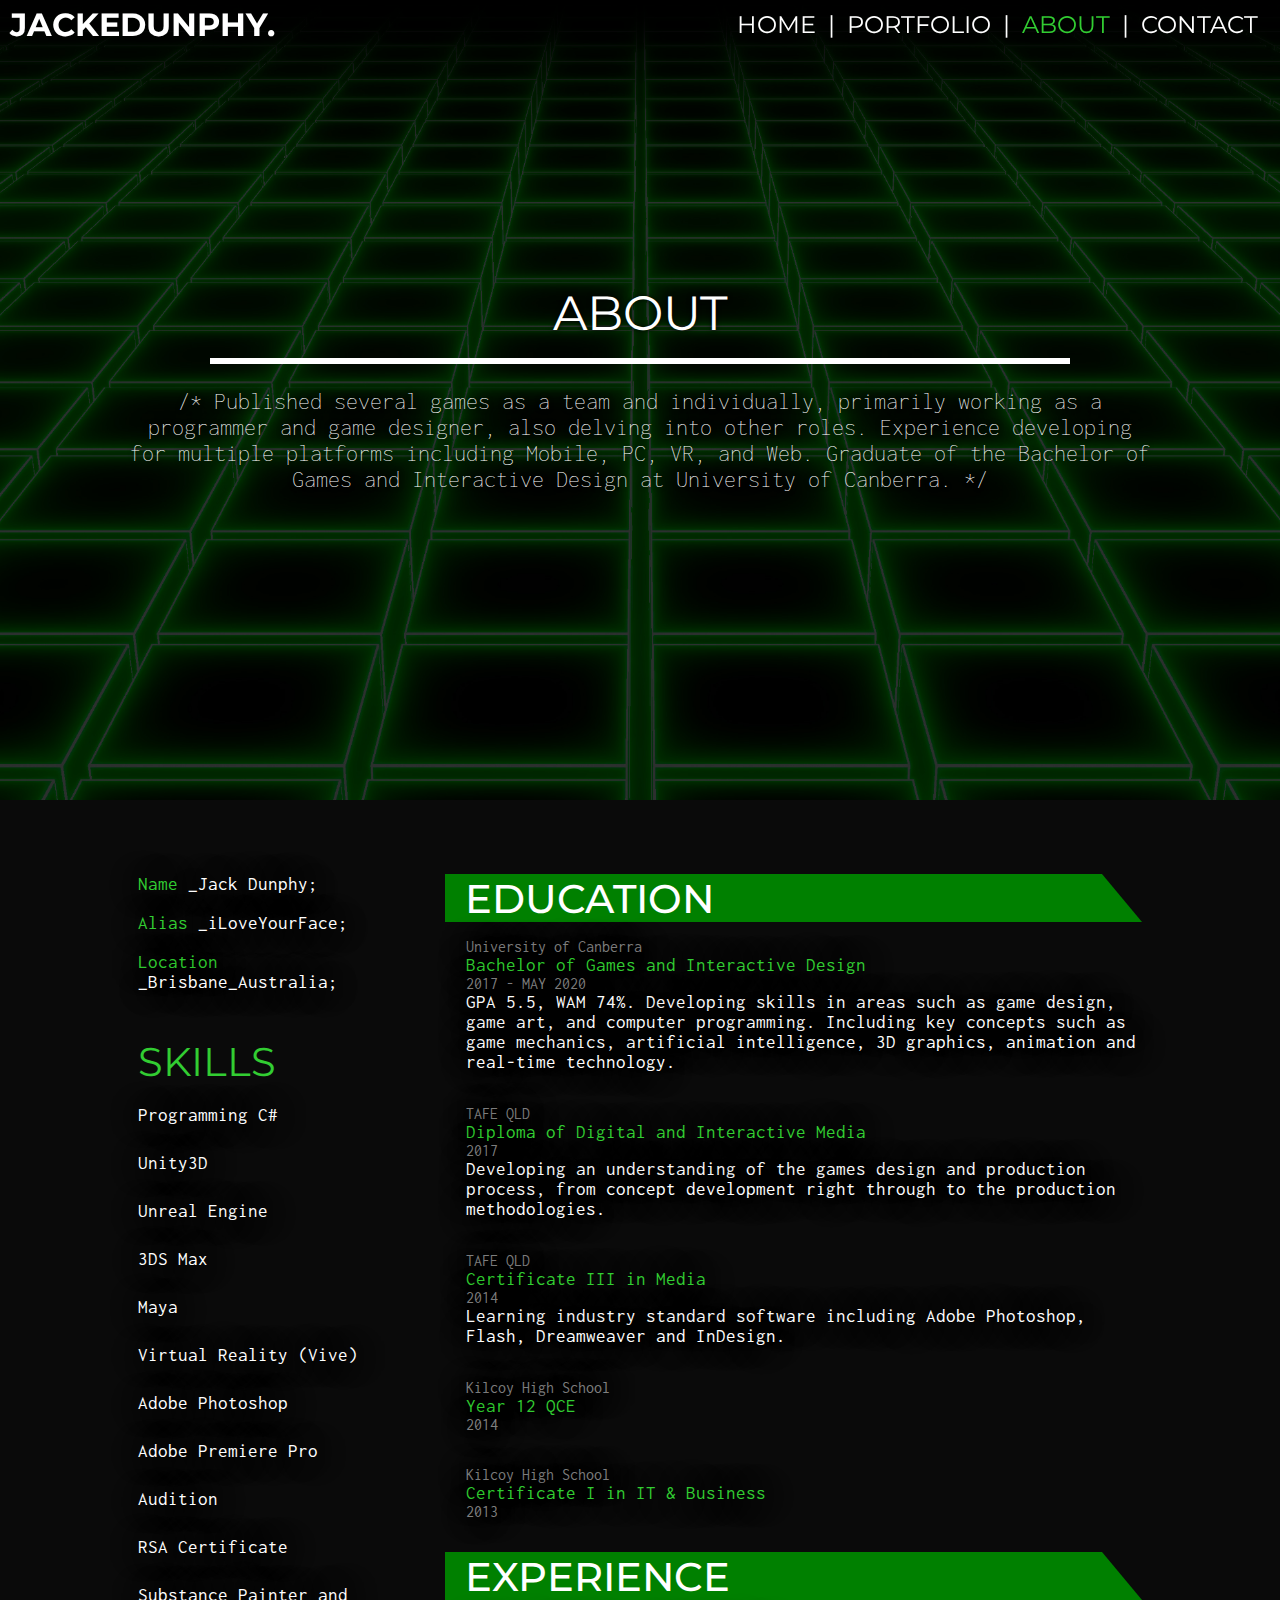
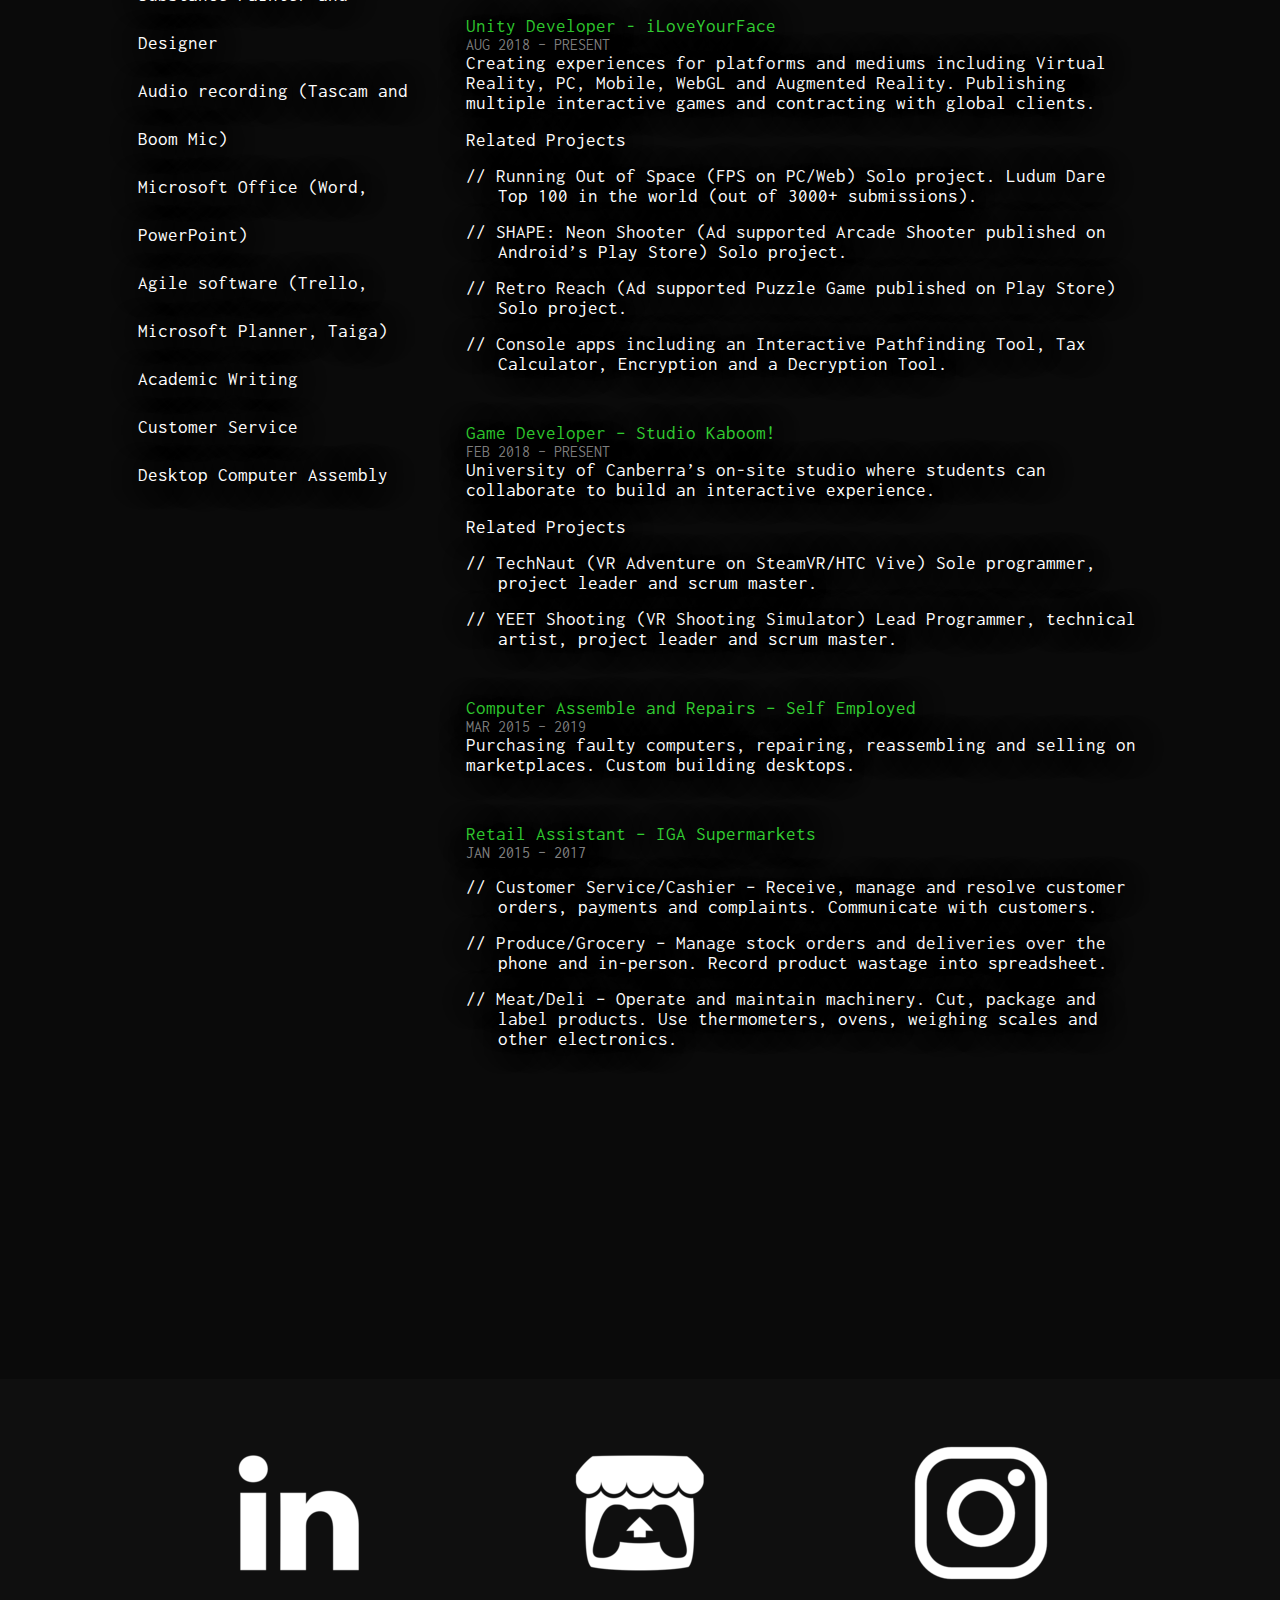
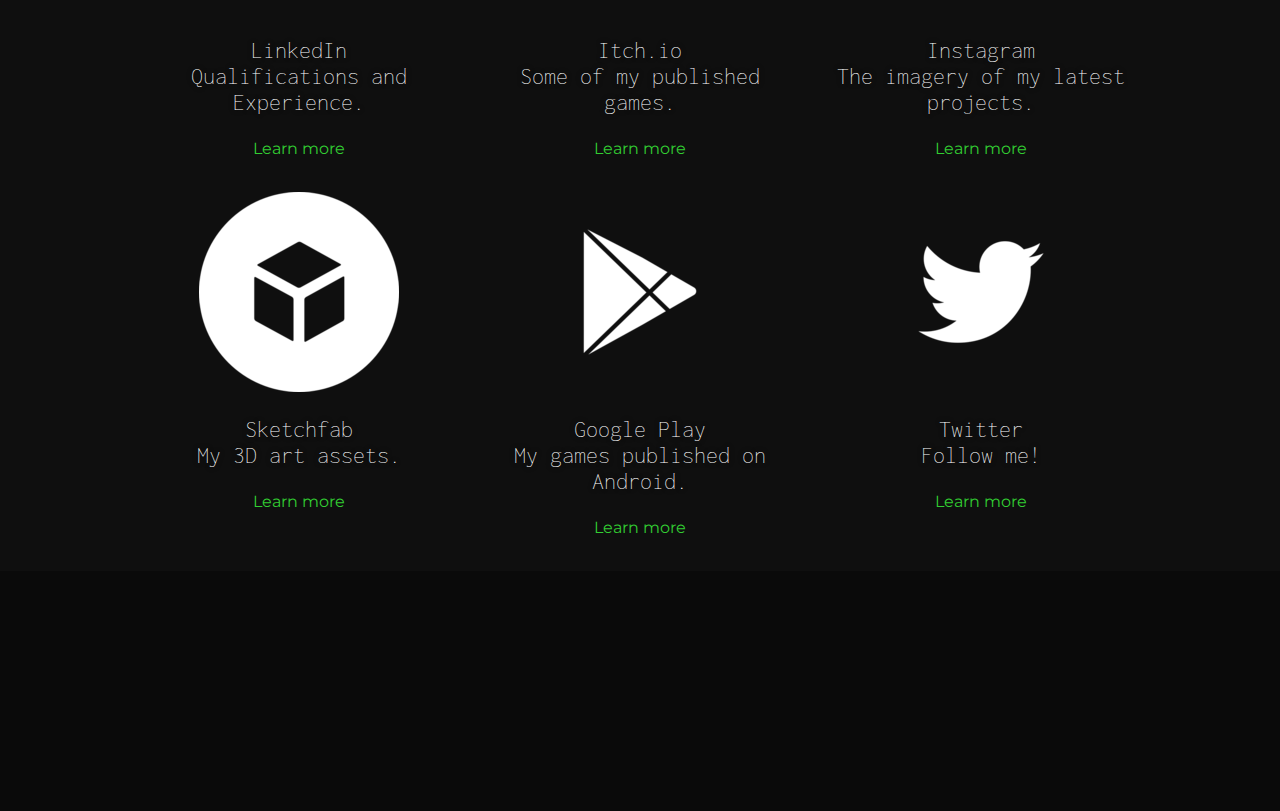
==== About.html @ 06017da1 "init" ====
<!DOCTYPE html>
<html lang="en">

<head>
    <link rel="stylesheet" href="main.css">
    <script src="navbar.js"></script>
    <meta name="viewport" content="width=device-width, initial-scale=1, minimum-scale=1" />
    <meta charset="utf-8" />
    <title>About</title>
</head>

<body>

    <div id="navbar">
        <a href="index.html" id="logo">JACKEDUNPHY.</a>
        <div id="navbar-right">
            <a href="index.html" style="font-weight: 400">HOME</a>
            <a style="font-weight: 400">|</a>
            <div class="dropdown">
                <a href="Portfolio.html" style="font-weight: 400">PORTFOLIO</a>
                <div class="dropdown-content">
                    <a style="font-weight: 400" href="Portfolio.html#PLAYABLE">> PLAYABLE</a>
                    <a style="font-weight: 400" href="Portfolio.html#PC">> DESKTOP</a>
                    <a style="font-weight: 400" href="Portfolio.html#OTHER">> OTHER</a>
                    <a style="font-weight: 400" href="Portfolio.html#RECENT">> RECENT</a>
                </div>
            </div>
            <a style="font-weight: 400">|</a>
            <a href="About.html" style="font-weight: 400" class="active">ABOUT </a>
            <a style="font-weight: 400">|</a>
            <a href="contact.html" style="font-weight: 400">CONTACT</a>
        </div>
    </div>

    <div class="bgimg-7" id="home">
        <div class="insideplx">
            <div class="insideplxp">
                <div class="textChanging">ABOUT</div>
                <hr class="new1">
                <h3>/* Published several games as a team and individually, primarily working as a programmer and game designer, also delving into other roles. Experience developing for multiple platforms including Mobile, PC, VR, and Web. Graduate of the Bachelor of Games and Interactive Design at University of Canberra. */</h3>
            </div>
        </div>
    </div>

    <div class="row resume-row" style="margin: 5%">
        <div class="resume-column resume-left">
            <div>
                <p style="margin: 0; font-size: 1.2em">
                    <span style="color: limegreen">Name</span> _Jack Dunphy;
                </p>
                <p style="font-size: 1.2em">
                    <span style="color: limegreen">Alias</span> _iLoveYourFace;
                </p>
                <p style="margin-top: .2em; font-size: 1.2em">
                    <span style="color: limegreen">Location</span> _Brisbane_Australia;
                </p>
                <h2 style="font-weight: 400; line-height: 50%"><br>
                    <span style="color: limegreen"><br>SKILLS</span>
                </h2>

                <p style="line-height: 250%; font-size: 1.2em">
                    Programming C#
                    <br>
                    Unity3D
                    <br>
                    Unreal Engine
                    <br>
                    3DS Max
                    <br>
                    Maya
                    <br>
                    Virtual Reality (Vive)
                    <br>
                    Adobe Photoshop
                    <br>
                    Adobe Premiere Pro
                    <br>
                    Audition
                    <br>
                    RSA Certificate
                    <br>
                    Substance Painter and Designer
                    <br>
                    Audio recording (Tascam and Boom Mic)
                    <br>
                    Microsoft Office (Word, PowerPoint)
                    <br>
                    Agile software (Trello, Microsoft
                    Planner, Taiga)
                    <br>
                    Academic Writing
                    <br>
                    Customer Service
                    <br>
                    Desktop Computer Assembly
                </p>
            </div>
        </div>
        <div class="resume-column resume-right">


            <div class="trapezoid">

                <h2 style="margin-left: 3%">EDUCATION</h2>
            </div>
            <div style="margin-left: 3%">
                <p>
                    <span style="color: gray">University of Canberra</span>
                    <br>

                    <span style="color: limegreen; font-size: 1.2em;">Bachelor of Games and Interactive Design</span>
                    <br>
                    <span style="color: gray">2017 - MAY 2020</span>
                    <br>
                    <span style="font-size: 1.2em">GPA 5.5, WAM 74%. Developing skills in areas such as game design, game art, and computer programming. Including key concepts such as game mechanics, artificial intelligence, 3D graphics, animation and real-time technology.</span>
                </p>

                <p>
                    <span style="color: gray"><br>TAFE QLD</span>
                    <br>
                    <span style="color: limegreen; font-size: 1.2em;">Diploma of Digital and Interactive Media</span>
                    <br>
                    <span style="color: gray">2017</span>
                    <br>
                    <span style="font-size: 1.2em">Developing an understanding of the games design and production process, from concept development right through to the production methodologies.</span>
                </p>


                <p>
                    <span style="color: gray"><br>TAFE QLD<br></span>
                    <span style="color: limegreen; font-size: 1.2em;">Certificate III in Media</span>
                    <br>
                    <span style="color: gray">2014</span>
                    <br>
                    <span style="font-size: 1.2em">Learning industry standard software including Adobe Photoshop, Flash, Dreamweaver and InDesign.</span>
                </p>

                <p>
                    <span style="color: gray"><br>Kilcoy High School</span>
                    <br>
                    <span style="color: limegreen; font-size: 1.2em;">Year 12 QCE</span>
                    <br>
                    <span style="color: gray">2014</span>
                </p>

                <p>
                    <span style="color: gray"><br>Kilcoy High School</span>
                    <br>
                    <span style="color: limegreen; font-size: 1.2em;">Certificate I in IT & Business</span>
                    <br>
                    <span style="color: gray">2013</span>
                </p>
                <p style="line-height: 0"><br></p>
            </div>

            <div class="trapezoid">

                <h2 style="margin-left: 3%">EXPERIENCE</h2>
            </div>
            <div style="margin-left: 3%">

                <p>
                    <span style="color: limegreen; font-size: 1.2em;">Unity Developer - iLoveYourFace</span>
                    <br>
                    <span style="color: gray">AUG 2018 – PRESENT</span>
                    <br>
                    <span style="font-size: 1.2em">Creating experiences for platforms and mediums including Virtual Reality, PC, Mobile, WebGL and Augmented Reality. Publishing multiple interactive games and contracting with global clients. </span>
                    <br><br>
                    <span style="font-size: 1.2em">Related Projects
                    </span>
                </p>
                <p class="hang">
                    <span style="font-size: 1.2em">
                        // Running Out of Space (FPS on PC/Web) Solo project. Ludum Dare Top 100 in the world (out of 3000+ submissions).
                    </span>
                </p>
                <p class="hang">
                    <span style="font-size: 1.2em">
                        // SHAPE: Neon Shooter (Ad supported Arcade Shooter published on Android’s Play Store) Solo project.
                    </span>
                </p>
                <p class="hang">
                    <span style="font-size: 1.2em">
                        // Retro Reach (Ad supported Puzzle Game published on Play Store) Solo project.
                    </span>
                </p>
                <p class="hang">
                    <span style="font-size: 1.2em">
                        // Console apps including an Interactive Pathfinding Tool, Tax Calculator, Encryption and a Decryption Tool.
                    </span>
                </p>

                <p><br></p>
                <p>
                    <span style="color: limegreen; font-size: 1.2em;">Game Developer – Studio Kaboom!</span>
                    <br>
                    <span style="color: gray">FEB 2018 – PRESENT</span>
                    <br>
                    <span style="font-size: 1.2em">University of Canberra’s on-site studio where students can collaborate to build an interactive experience. </span>
                    <br><br>
                    <span style="font-size: 1.2em">Related Projects
                    </span>
                </p>
                <p class="hang">
                    <span style="font-size: 1.2em">
                        // TechNaut (VR Adventure on SteamVR/HTC Vive) Sole programmer, project leader and scrum master.
                    </span>
                </p>
                <p class="hang">
                    <span style="font-size: 1.2em">
                        // YEET Shooting (VR Shooting Simulator) Lead Programmer, technical artist, project leader and scrum master.
                    </span>
                </p>


                <p><br></p>
                <p>
                    <span style="color: limegreen; font-size: 1.2em;">Computer Assemble and Repairs – Self Employed </span>
                    <br>
                    <span style="color: gray">MAR 2015 – 2019</span>
                    <br>
                    <span style="font-size: 1.2em">Purchasing faulty computers, repairing, reassembling and selling on marketplaces. Custom building desktops.</span>
                </p>


                <p><br></p>
                <p>
                    <span style="color: limegreen; font-size: 1.2em;">Retail Assistant – IGA Supermarkets</span>
                    <br>
                    <span style="color: gray">JAN 2015 – 2017</span>
                </p>
                <p class="hang">
                    <span style="font-size: 1.2em">
                        // Customer Service/Cashier – Receive, manage and resolve customer orders, payments and complaints. Communicate with customers.
                    </span>
                </p>
                <p class="hang">
                    <span style="font-size: 1.2em">
                        // Produce/Grocery – Manage stock orders and deliveries over the phone and in-person. Record product wastage into spreadsheet.
                    </span>
                </p>
                <p class="hang">
                    <span style="font-size: 1.2em">
                        // Meat/Deli – Operate and maintain machinery. Cut, package and label products. Use thermometers, ovens, weighing scales and other electronics.
                    </span>
                </p>
            </div>

        </div>
    </div>

    <div class="bgimg-2">
        <div class="insideplx2">
        </div>
    </div>

    <div class="section1">
        <div class="grid-container sideMargin">
            <div class="grid-item  topMargin">
                <img src="Images/LinkedIn-logo.png" class="imgLogo" alt="LinkedIn logo">
                <h3>LinkedIn <br>
                    Qualifications and Experience.</h3>
                <div class="textAlignCentre"><a href="https://www.linkedin.com/in/jackedunphy/">Learn more</a></div>

            </div>
            <div class="grid-item  topMargin">
                <img src="Images/Itch-logo.png" class="imgLogo" alt="Itch.io logo">
                <h3>Itch.io <br>
                    Some of my published games.</h3>
                <div class="textAlignCentre"><a href="https://iloveyourface.itch.io/">Learn more</a></div>
            </div>
            <div class="grid-item  topMargin">
                <img src="Images/Insta-logo.png" class="imgLogo" alt="Instagram logo">
                <h3>Instagram <br>
                    The imagery of my latest projects.</h3>
                <div class="textAlignCentre"><a href="https://www.instagram.com/jackedunphy">Learn more</a></div>
            </div>
        </div>

        <div class="grid-container sideMargin">
            <div class="grid-item  bottomMargin  topMargin">
                <img src="Images/Sketchfab-logo2.png" class="imgLogo" alt="Sketchfab logo">
                <h3>Sketchfab <br>
                    My 3D art assets.</h3>
                <div class="textAlignCentre"><a href="https://sketchfab.com/iLoveYourFace">Learn more</a></div>
            </div>
            <div class="grid-item  bottomMargin topMargin ">
                <img src="Images/Play-Logo.png" class="imgLogo" alt="Google Play logo">
                <h3>Google Play <br>
                    My games published on Android.</h3>
                <div class="textAlignCentre"><a href="https://play.google.com/store/apps/developer?id=iLoveYourFace&hl=en_US">Learn more</a></div>
            </div>
            <div class="grid-item  bottomMargin topMargin ">
                <img src="Images/Twitter-logo.png" class="imgLogo" alt="Twitter Logo">
                <h3>Twitter <br>
                    Follow me!</h3>
                <div class="textAlignCentre"><a href="https://twitter.com/jackedunphy">Learn more</a></div>
            </div>
        </div>
    </div>

    <div class="bgimg-2">
        <div class="insideplx2">
        </div>
    </div>




</body></html>
---- main.css ----
@import url('https://fonts.googleapis.com/css2?family=Inconsolata:wght@400;700&family=Montserrat:ital,wght@0,300;0,400;0,500;0,600;0,700;0,800;1,400;1,500;1,600&display=swap');

body,
html {
    height: 100%;
    margin: 0;
    font-family: 'Inconsolata', monospace;
    font-family: 'Montserrat', sans-serif;
    background-color: rgb(10, 10, 10);
    font-size: 100%;
    scroll-behavior: smooth;
}

.textAlignCentre {
    text-align: center;
}

a:link {
    color: limegreen;
    text-decoration: none;
}

a:hover {
    text-decoration: underline;
    color: lawngreen;
    animation: zoom 8s;
}

a:visited {
    color: grey;
}

.topMargin {
    margin-top: 10%;
}

.bottomMargin {
    margin-bottom: 10%;
}

.sideMargin {
    margin-left: 10%;
    margin-right: 10%;
}

.lessBrightImg {
    vertical-align: middle;
    filter: brightness(50%);
}

.imgLogo {
    display: block;
    margin-left: auto;
    margin-right: auto;
    max-width: 100%;
}

hr.new1 {
    border: 3px solid white;
    margin-left: 8%;
    margin-right: 8%;
    margin-top: 1em;
    margin-bottom: 0;
}


.textChanging {
    font-family: 'Montserrat', sans-serif;
    color: white;
    font-size: 3em;
    text-shadow: 0px 0px 5px black;
    width: 100%;
    text-align: center;
    float: none;
}

h1 {
    font-family: 'Montserrat', sans-serif;
    font-size: 4em;
    color: white;
    text-shadow: 0px 0px 5px black;
    font-weight: 400;
    text-align: center;
    margin: 0;
}

h2 {
    font-family: 'Montserrat', sans-serif;
    font-size: 2.5em;
    color: white;
    font-weight: 500;
    margin: 0;

}

h3 {
    font-family: 'Inconsolata', monospace;
    font-size: 1.5em;
    color: white;
    text-shadow: 0px 0px 5px black;
    font-weight: 100;
    text-align: center;
}

.hang {
    text-indent: -2em;
    margin-left: 2em;
}

p {
    font-family: 'Inconsolata', monospace;
    font-size: 1em;
    color: white;
    text-shadow: 1px 1px 30px black;
}

green {
    color: limegreen;
}

gray {
    color: gray;
}

resume {
    font-size: 1.2em;
}


.insideplx {
    width: 100%;
    height: 50em;
    position: relative;
    z-index: 20;
}

.insideplxp {
    text-align: center;
    width: 80%;
    position: absolute;
    top: 50%;
    left: 50%;
    margin-right: -50%;
    transform: translate(-50%, -50%);
    z-index: 20;
}

.bgimg-1 {

    background-attachment: fixed;
    background-position: center;
    background-repeat: no-repeat;
    background-size: cover;
    background-image: url('Images/forest.png');
    min-width: 100%;
}

.bgimg-2 {
    background-attachment: fixed;
    background-position: center;
    background-repeat: no-repeat;
    background-size: cover;
    background-image: url('Images/b2b.png');
    min-width: 100%;
}

.insideplx2 {
    width: 100%;
    height: 15em;
    position: relative;
    z-index: 20;
}

.bgimg-3 {
    background-attachment: fixed;
    background-position: center;
    background-repeat: no-repeat;
    background-size: cover;
    background-image: url('Images/spook.png');
    min-width: 100%;
}

.bgimg-4 {
    background-attachment: fixed;
    background-position: center;
    background-repeat: no-repeat;
    background-size: cover;
    background-image: url('Images/PicturesMooMesaPoster.jpg_shrinked.jpg');
    min-width: 100%;
}

.bgimg-5 {
    background-attachment: fixed;
    background-position: center;
    background-repeat: no-repeat;
    background-size: cover;
    background-image: url('Images/roogbg.png');
    min-width: 100%;
}

.bgimg-6 {
    background-attachment: fixed;
    background-position: center;
    background-repeat: no-repeat;
    background-size: cover;
    background-image: url('Images/roogbgdark.png');
    min-width: 100%;
}

.bgimg-7 {

    background-attachment: fixed;
    background-position: center;
    background-repeat: no-repeat;
    background-size: cover;
    background-image: url('Images/roogbggreendark.jpg');
    min-width: 100%;
}


/* Turn off parallax scrolling for tablets and phones */
/*@media only screen and (max-device-width: 1600px) {
  .bgimg-1, .bgimg-2, .bgimg-3 {
    background-attachment: scroll;
    min-height: 400px;
  }*/

#navbar {
    background: linear-gradient(to bottom,
            rgba(0, 0, 0, .9),
            rgba(0, 0, 0, .6),
            transparent);
    overflow: hidden;
    padding: 10px 10px;
    transition: 0.4s;
    position: fixed;
    width: 100%;
    top: 0;
    z-index: 99;
}


#navbar a {
    font-family: 'Montserrat', sans-serif;
    float: left;
    color: white;
    text-align: center;
    padding: 12px;
    text-decoration: none;
    font-size: 1.5em;
    line-height: 5px;
    font-weight: bold;
    border-radius: 4px;
    padding-left: 0px;
}


#navbar #logo {
    font-family: 'Montserrat', sans-serif;
    font-size: 2em;
    font-weight: bolder;
    transition: 0.4s;
    color: white;
    float: left;
    text-align: center;
    width: auto;
    line-height: 5px;
}

#navbar-right {
    float: right;
}

@media screen and (max-width:1000px) {
    #navbar a {
        font-size: .9em;
    }
}

@media screen and (max-width:750px) {
    #navbar a {
        font-size: .9em;
        float: inherit;
    }

    #navbar #logo {
        width: 100%;
    }

    #navbar-right {
        float: none;
        text-align: center;
    }

    .textChanging {
        font-size: 2.5em;
    }
}

@media screen and (max-width:450px) {
    #navbar a {
        font-size: .7em;
        float: inherit;
    }

    #navbar #logo {
        width: 100%;
    }

    #navbar-right {
        float: none;
        text-align: center;
    }

    .textChanging {
        font-size: 2em;
    }
}

@media screen and (max-width:349px) {
    #navbar a {
        font-size: .55em;
        float: inherit;
    }

    #navbar #logo {
        width: 100%;
    }

    #navbar-right {
        float: none;
        text-align: center;
    }
}

#navbar a.active {
    background-color: transparent;
    color: limegreen;
}

#navbar a:hover {
    /*background-color: black;*/
    color: lawngreen;
}







* {
    box-sizing: border-box;
}

.mySlides {
    display: none;
}



/* Slideshow container */
.slideshow-container {
    max-width: 1000px;
    min-height: 800px;
    position: relative;
    margin: auto;
}



/* Number text (1/3 etc) */
.numbertext {
    color: #f2f2f2;
    font-size: 12px;
    padding: 8px 12px;
    position: absolute;
    top: 0;
}

/* The dots/bullets/indicators */
.dot {}

.active {
    background-color: #717171;
}

/* Fading animation */
.fade {
    -webkit-animation-name: fade;
    -webkit-animation-duration: .5s;
    animation-name: fade;
    animation-duration: .5s;
}

@-webkit-keyframes fade {
    from {
        opacity: 0
    }

    to {
        opacity: 1
    }
}

@keyframes fade {
    from {
        opacity: 0
    }

    to {
        opacity: 1
    }
}

/* On smaller screens, decrease text size */
@media only screen and (max-width: 300px) {
    .text {
        font-size: 11px
    }
}

.video-responsive {
    overflow: hidden;
    padding-bottom: 56.25%;
    position: relative;
    height: 100px;

}

.video-responsive iframe {
    left: 10%;
    top: 10%;
    height: 80%;
    width: 80%;
    position: absolute;
    box-shadow: -10px 10px 20px rgba(0, 0, 0, 0.5);
}

.gameplay {
    width: 90%;
    height: 1000px;
    border: none;
}

.section1 {
    background: rgb(15, 15, 15);
}

.section2 {
    background: rgb(5, 5, 5);
}



.grid-container {
    display: grid;
    grid-template-columns: 33.33% 33.33% 33.33%;
    justify-content: center;
    max-width: 100%;
}

.grid-item {
    margin-left: 5%;
    margin-right: 5%;
}

.grid-container-portfolio-buttons {
    display: grid;
    grid-template-columns: 25% 25% 25% 25%;
    justify-content: center;
    max-width: 100%;
}

.grid-item-portfolio-buttons {
    margin-left: 5%;
    margin-right: 5%;
}

.topMargin-portfolio-buttons {
    margin-top: 3%;
}

@media screen and (max-width: 700px) {
    .grid-container {
        display: block;
    }
}

@media screen and (max-width: 1200px) {
    .grid-container-portfolio-buttons {
        margin-top: 20%;
        display: block;
    }

    .insideplx {
        height: 65em;
    }
}

.item1 {}

.row {
    display: flex;
    flex-wrap: wrap;
    padding: 0 4px;
    margin-left: 5%;
    margin-right: 5%;



}

/* Create four equal columns that sits next to each other */
.column {
    flex: 25%;
    max-width: 50%;
    padding: 0 4px;

}

.column img {
    margin-top: 8px;
    vertical-align: middle;

}

/* Responsive layout - makes a two column-layout instead of four columns */
@media (max-width: 1800px) {
    .column {
        flex: 50%;
        max-width: 50%;
    }
}

/* Responsive layout - makes the two columns stack on top of each other instead of next to each other */
@media (max-width: 600px) {
    .column {
        flex: 100%;
        max-width: 100%;

    }
}

button {
    font-family: 'Montserrat', sans-serif;
    z-index: 1;
    font-size: 2em;
    color: white;
    padding: .5em .5em;
    width: 100%;
    border: none;
    background-color: rgba(1, 1, 1, .88);
    color: white;
    border-radius: 8px;
    text-align: center;
    align-content: center;
}

button:hover {
    cursor: pointer;
    animation: zoom 8s;
    background-color: rgba(10, 10, 10, .98);
    color: limegreen;
}

button:focus {
    outline-color: rgba(0, 0, 0, 0);
    background-color: rgba(25, 25, 25, 1);
}

@keyframes jellySmall {

    0%,
    100% {
        transform: scale(1, 1);
    }

    25% {
        transform: scale(0.995, 1.005);
    }

    50% {
        transform: scale(1.005, 0.995);
    }

    75% {
        transform: scale(0.998, 1.003);
    }
}

@keyframes zoom {

    0%,
    100% {
        transform: scale(1.1, 1.1);
    }
}

form {
    max-width: 80%;
    text-align: center;
    margin: 5em auto;
}

form input,
form textarea {
    font-family: 'Montserrat', sans-serif;
    font-size: 1.2em;
    border: 0;
    outline: 0;
    padding: 1em;
    padding-bottom: 2em;
    /*  -moz-border-radius: 8px;
  -webkit-border-radius: 8px;
  border-radius: 8px;*/
    display: block;
    width: 100%;
    margin-bottom: 1em;
    -moz-box-shadow: 0 1px 1px rgba(0, 0, 0, 0.1);
    -webkit-box-shadow: 0 1px 1px rgba(0, 0, 0, 0.1);
    box-shadow: 0 1px 1px rgba(0, 0, 0, 0.1);
    resize: none;
    background-color: rgb(20, 20, 20);
    border: 2px solid green;
    color: white;
}

.subject-input {
    padding-bottom: 3em;
}

form input:focus,
form textarea:focus {
    border: 2px solid white;
}

form #input-submit {
    font-family: 'Montserrat', sans-serif;
    font-size: 2em;
    color: white;
    background-color: green;
    cursor: pointer;
    padding: 1em;
}

form #input-submit:hover {
    -moz-box-shadow: 0 1px 1px 1px rgba(256, 256, 256, 1);
    -webkit-box-shadow: 0 1px 1px 1px rgba(256, 256, 256, 1);
    box-shadow: 0 1px 1px 1px rgba(256, 256, 256, 1);
    animation: jellySmall 0.5s;
}

form textarea {
    height: 16.4em;
    color: white;
}

.half {
    float: left;
    width: 48%;
}

.right {
    width: 50%;
}

.left {
    margin-right: 2%;
}

@media (max-width: 800px) {
    .half {
        width: 100%;
        float: none;
        margin-bottom: 0;
    }
}

/* Clearfix */
.cf:before,
.cf:after {
    content: " ";
    /* 1 */
    display: table;
    /* 2 */
}

.cf:after {
    clear: both;
}

.trapezoid {
    border-bottom: 3em solid GREEN;
    border-right: 2.5em solid transparent;
    height: 0;
    width: 100%;
    margin: 0;
}

.resume-row {
    padding-left: 20%;
    padding-right: 20%;
}

.resume-column {
    float: left;
    padding: 10px;
}

.resume-left {
    width: 30%;
}

.resume-right {
    width: 70%;
}

/* Clear floats after the columns */
.resume-row:after {
    content: "";
    display: table;
    clear: both;
}

@media (max-width: 800px) {
    .resume-column {
        width: 100%;
    }
}

@media (max-width: 1921px) {
    .resume-row {
        padding-left: 5%;
        padding-right: 5%;
    }
}

@media (max-width: 1200px) {
    .resume-row {
        padding-left: 0%;
        padding-right: 0%;
    }
}


.dropdown {
    position: relative;
    display: inline-block;
    float: left;
}

.dropdown:hover {
    height: 10em;
}

.dropdown-content {
    display: none;
    position: absolute;
    min-width: 160px;
    z-index: 1;
    margin-top: 2em;

}

.dropdown-content a {
    color: black;
    text-decoration: none;

}

.dropdown-content a:hover {}

.dropdown:hover .dropdown-content {
    display: block;
}

@media screen and (max-width:750px) {
    .dropdown {
        float: none;
    }
}

.game-column {}

.game-div {
    padding: 5em;
}

.game-left {
    width: 75%;
}

.game-right {
    width: 25%;
    padding: 1em;
}

img.game {
    max-width: 100%;
}

@media screen and (max-width: 1200px) {
    .game-div {
        padding: 1em;
        padding-bottom: 2em;
        padding-top: 2em;
    }
}

@media screen and (max-width: 900px) {
    .game-column {
        width: 100%;
    }

    .game-right {
        padding: 0em;
    }

    .game-left {
        width: 100%;
        padding: 1em;
    }

    .game-div {
        padding: 1em;
        padding-bottom: 2em;
        padding-top: 2em;
    }
}
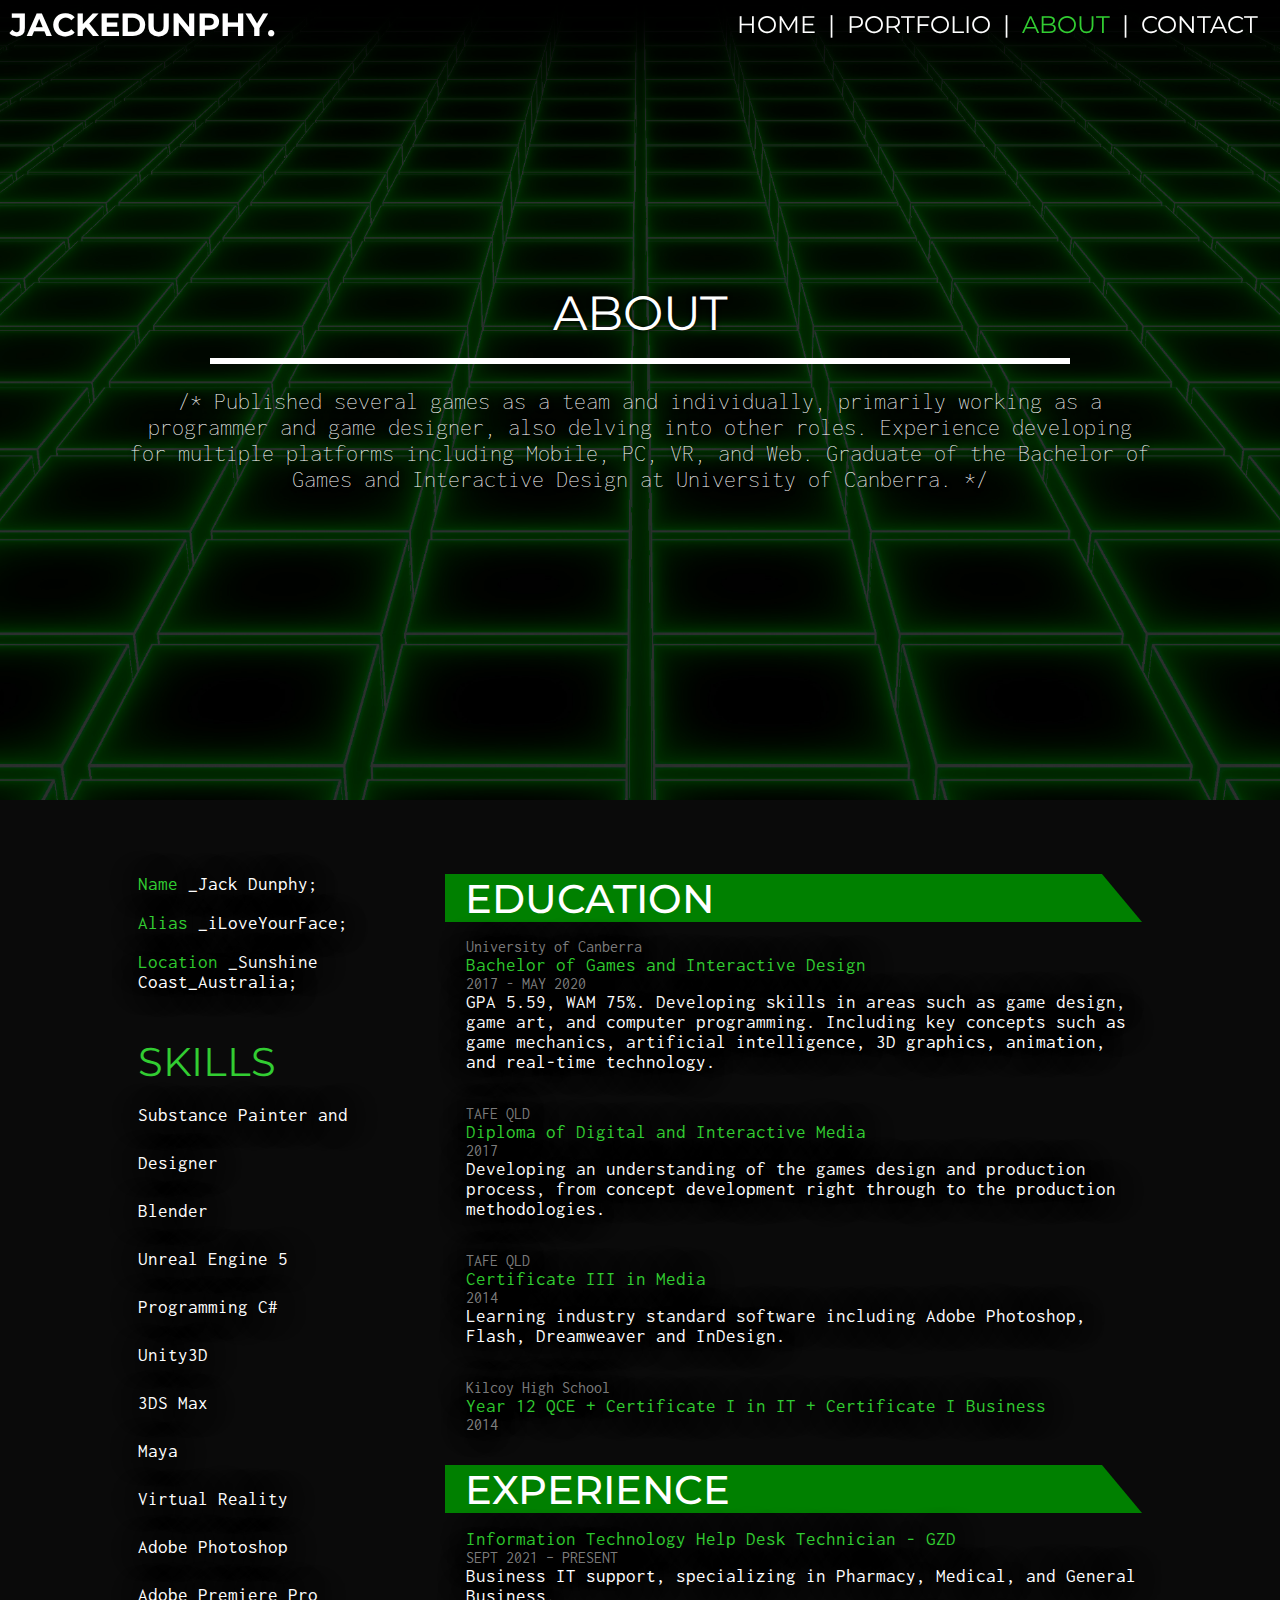
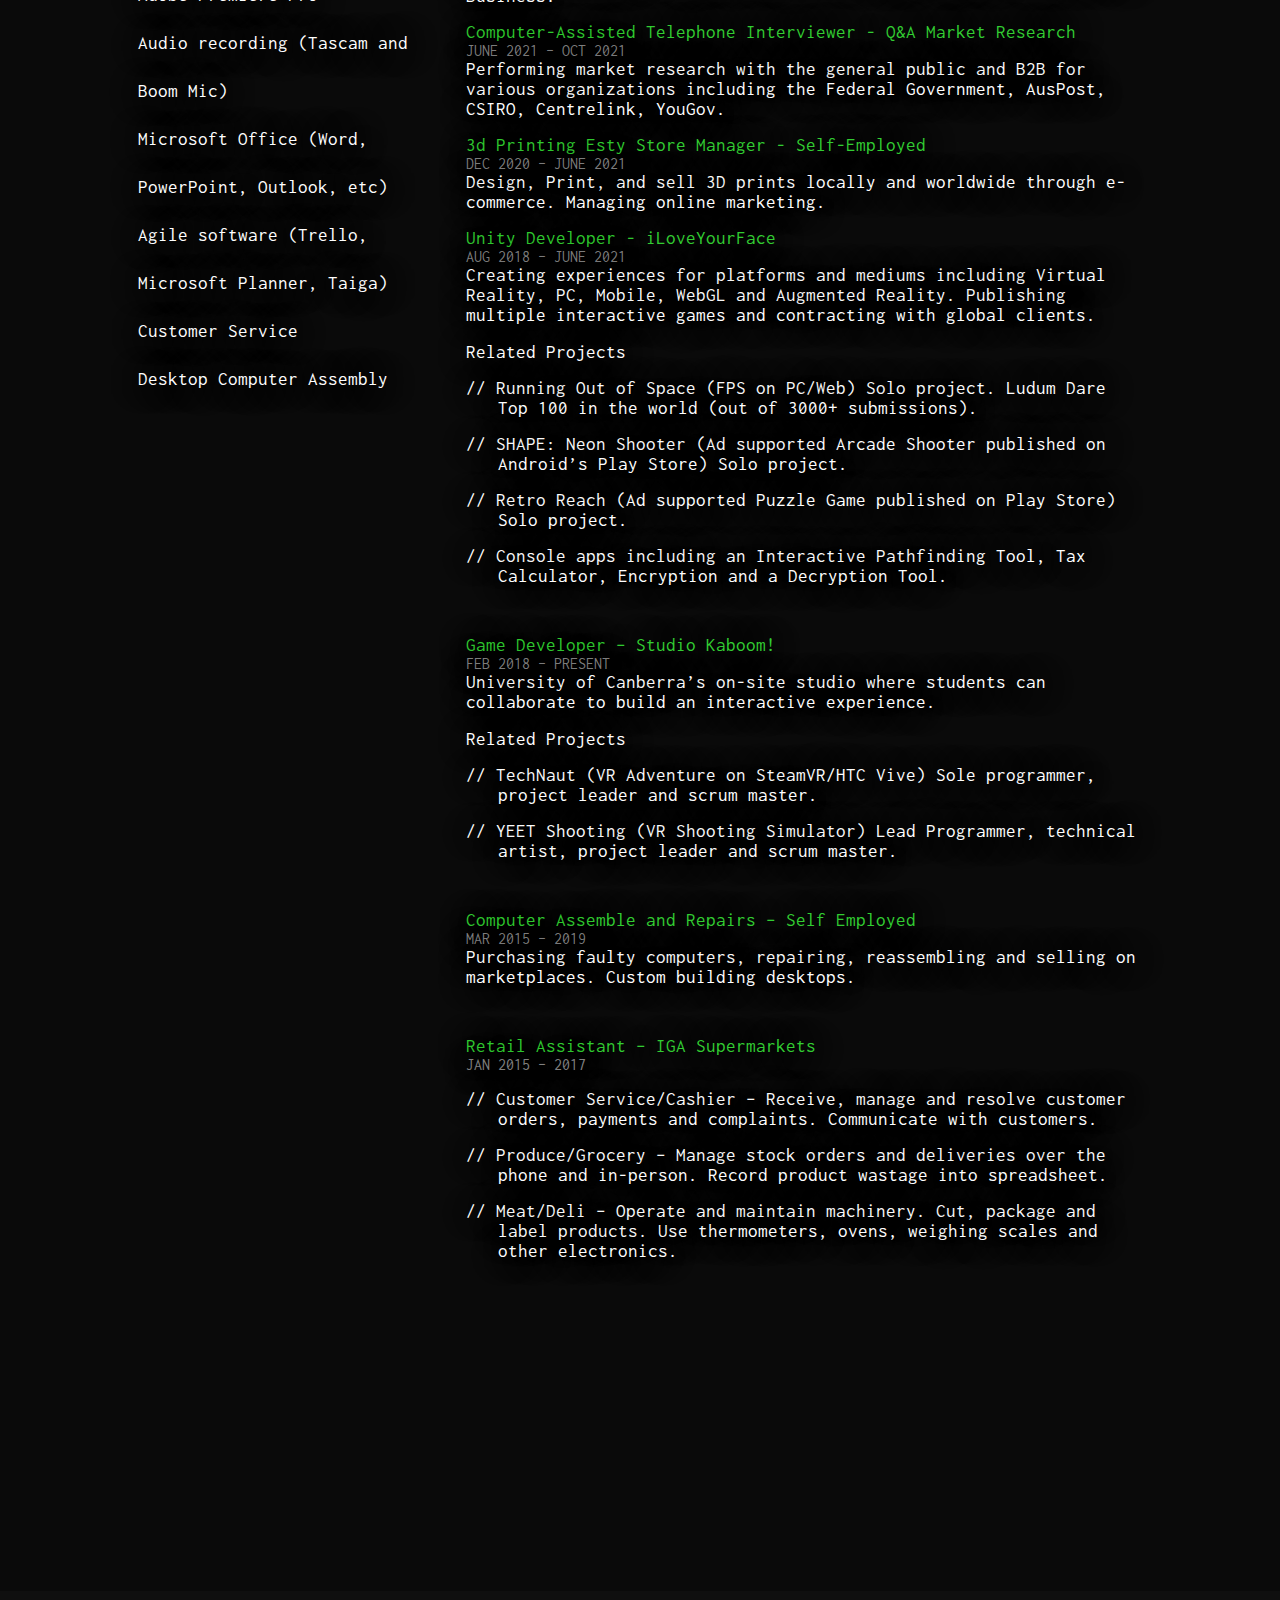
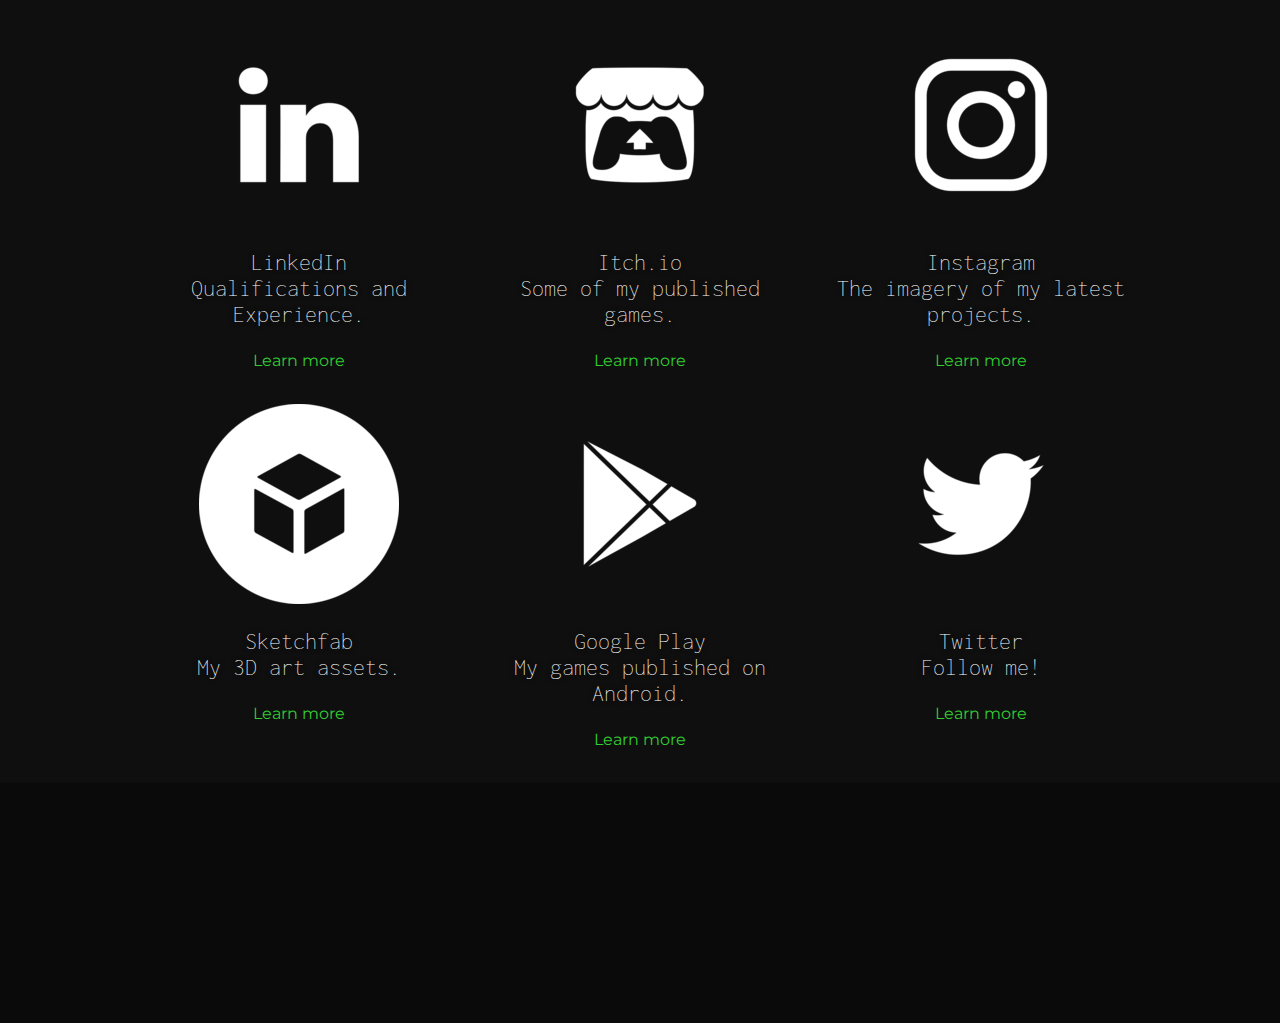
==== commit dcc4d8e5: "Updated personal details and added experience" ====
--- a/About.html
+++ b/About.html
@@ -52,44 +52,40 @@
                     <span style="color: limegreen">Alias</span> _iLoveYourFace;
                 </p>
                 <p style="margin-top: .2em; font-size: 1.2em">
-                    <span style="color: limegreen">Location</span> _Brisbane_Australia;
+                    <span style="color: limegreen">Location</span> _Sunshine Coast_Australia;
                 </p>
                 <h2 style="font-weight: 400; line-height: 50%"><br>
                     <span style="color: limegreen"><br>SKILLS</span>
                 </h2>
 
                 <p style="line-height: 250%; font-size: 1.2em">
+                    Substance Painter and Designer
+                    <br>
+                    Blender
+                    <br>
+                    Unreal Engine 5
+                    <br>
                     Programming C#
                     <br>
                     Unity3D
                     <br>
-                    Unreal Engine
-                    <br>
                     3DS Max
                     <br>
                     Maya
                     <br>
-                    Virtual Reality (Vive)
+                    Virtual Reality
                     <br>
                     Adobe Photoshop
                     <br>
                     Adobe Premiere Pro
                     <br>
-                    Audition
-                    <br>
-                    RSA Certificate
-                    <br>
-                    Substance Painter and Designer
-                    <br>
                     Audio recording (Tascam and Boom Mic)
                     <br>
-                    Microsoft Office (Word, PowerPoint)
+                    Microsoft Office (Word, PowerPoint, Outlook, etc)
                     <br>
                     Agile software (Trello, Microsoft
                     Planner, Taiga)
                     <br>
-                    Academic Writing
-                    <br>
                     Customer Service
                     <br>
                     Desktop Computer Assembly
@@ -112,7 +108,7 @@
                     <br>
                     <span style="color: gray">2017 - MAY 2020</span>
                     <br>
-                    <span style="font-size: 1.2em">GPA 5.5, WAM 74%. Developing skills in areas such as game design, game art, and computer programming. Including key concepts such as game mechanics, artificial intelligence, 3D graphics, animation and real-time technology.</span>
+                    <span style="font-size: 1.2em">GPA 5.59, WAM 75%. Developing skills in areas such as game design, game art, and computer programming. Including key concepts such as game mechanics, artificial intelligence, 3D graphics, animation, and real-time technology.</span>
                 </p>
 
                 <p>
@@ -138,19 +134,13 @@
                 <p>
                     <span style="color: gray"><br>Kilcoy High School</span>
                     <br>
-                    <span style="color: limegreen; font-size: 1.2em;">Year 12 QCE</span>
+                    <span style="color: limegreen; font-size: 1.2em;">Year 12 QCE + Certificate I in IT + Certificate I Business</span>
                     <br>
                     <span style="color: gray">2014</span>
                 </p>
-
-                <p>
-                    <span style="color: gray"><br>Kilcoy High School</span>
-                    <br>
-                    <span style="color: limegreen; font-size: 1.2em;">Certificate I in IT & Business</span>
-                    <br>
-                    <span style="color: gray">2013</span>
-                </p>
+                
                 <p style="line-height: 0"><br></p>
+                
             </div>
 
             <div class="trapezoid">
@@ -160,9 +150,33 @@
             <div style="margin-left: 3%">
 
                 <p>
+                    <span style="color: limegreen; font-size: 1.2em;">Information Technology Help Desk Technician - GZD</span>
+                    <br>
+                    <span style="color: gray">SEPT 2021 – PRESENT</span>
+                    <br>
+                    <span style="font-size: 1.2em">Business IT support, specializing in Pharmacy, Medical, and General Business.</span>
+                </p>
+                
+                <p>
+                    <span style="color: limegreen; font-size: 1.2em;">Computer-Assisted Telephone Interviewer - Q&A Market Research</span>
+                    <br>
+                    <span style="color: gray">JUNE 2021 – OCT 2021</span>
+                    <br>
+                    <span style="font-size: 1.2em">Performing market research with the general public and B2B for various organizations including the Federal Government, AusPost, CSIRO, Centrelink, YouGov. </span>
+                </p>
+                
+                <p>
+                    <span style="color: limegreen; font-size: 1.2em;">3d Printing Esty Store Manager - Self-Employed</span>
+                    <br>
+                    <span style="color: gray">DEC 2020 – JUNE 2021</span>
+                    <br>
+                    <span style="font-size: 1.2em">Design, Print, and sell 3D prints locally and worldwide through e-commerce. Managing online marketing.</span>
+                </p>
+                
+                <p>
                     <span style="color: limegreen; font-size: 1.2em;">Unity Developer - iLoveYourFace</span>
                     <br>
-                    <span style="color: gray">AUG 2018 – PRESENT</span>
+                    <span style="color: gray">AUG 2018 – JUNE 2021</span>
                     <br>
                     <span style="font-size: 1.2em">Creating experiences for platforms and mediums including Virtual Reality, PC, Mobile, WebGL and Augmented Reality. Publishing multiple interactive games and contracting with global clients. </span>
                     <br><br>
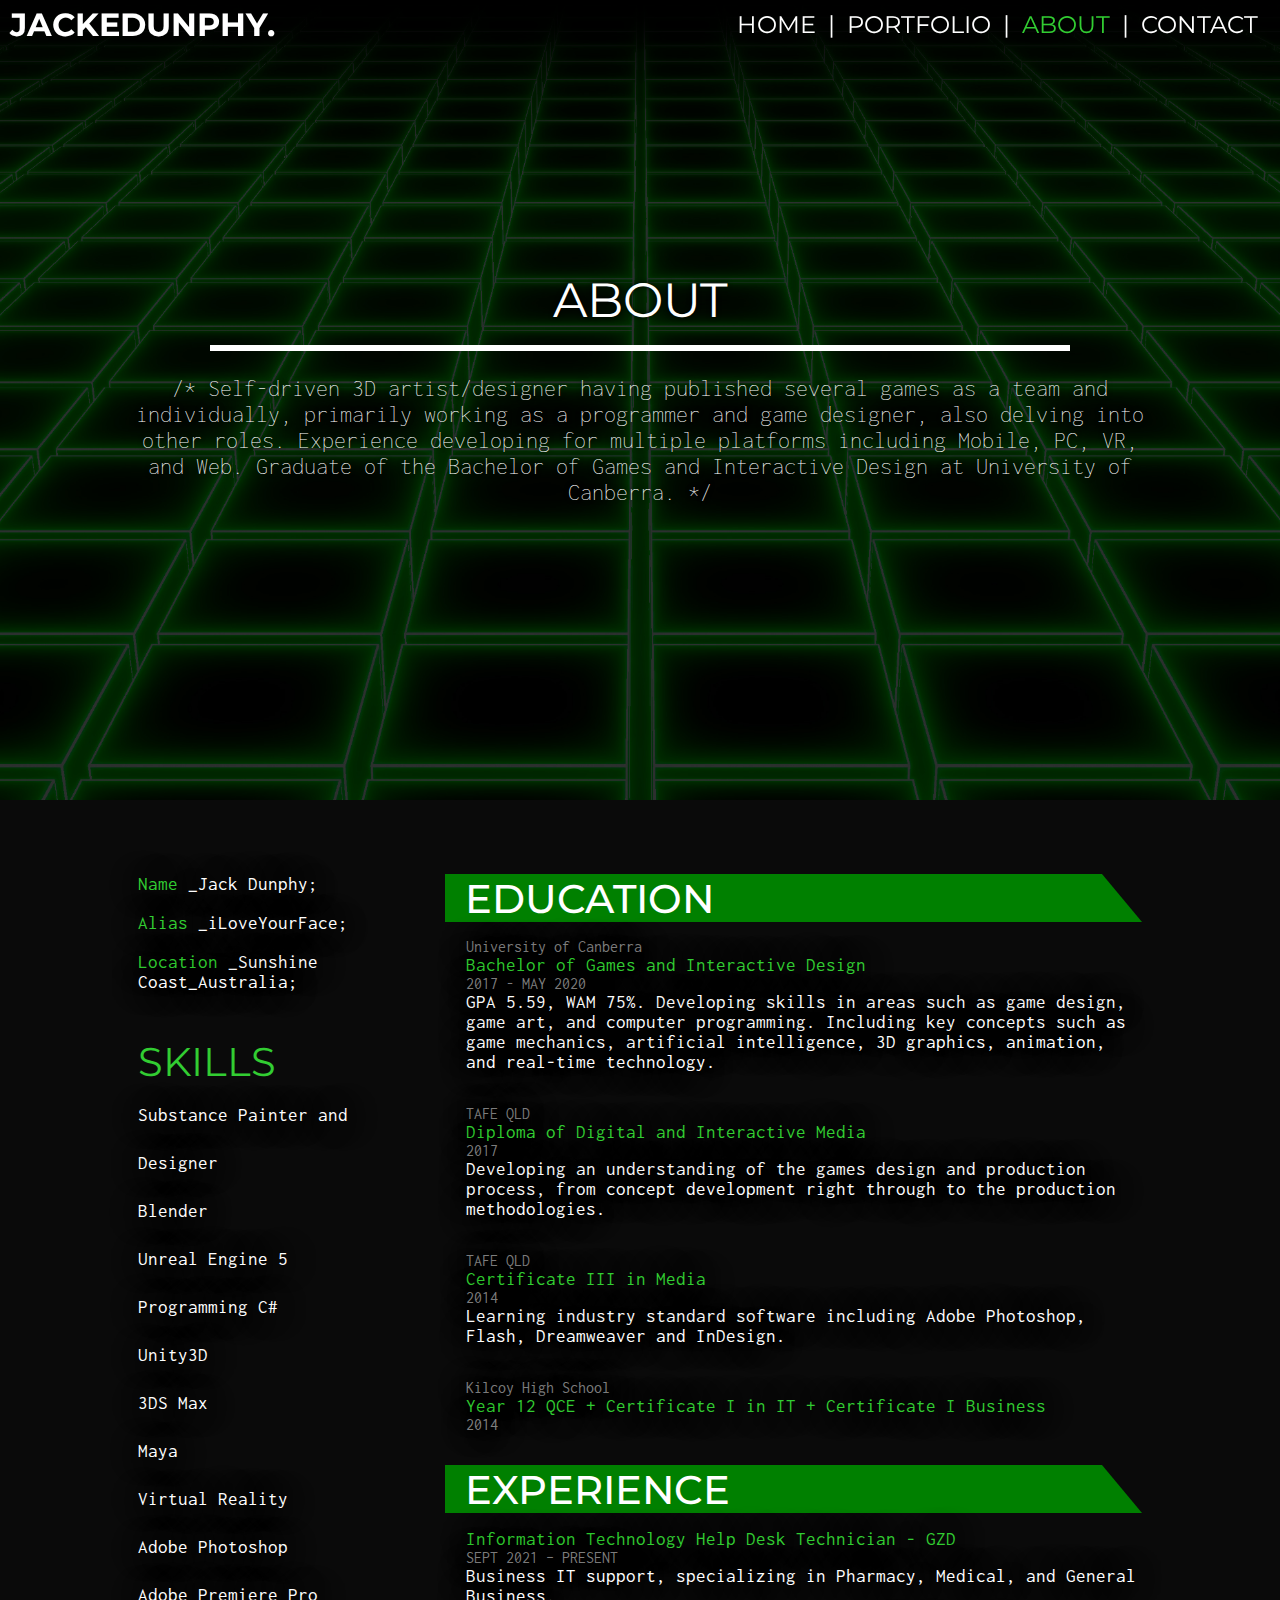
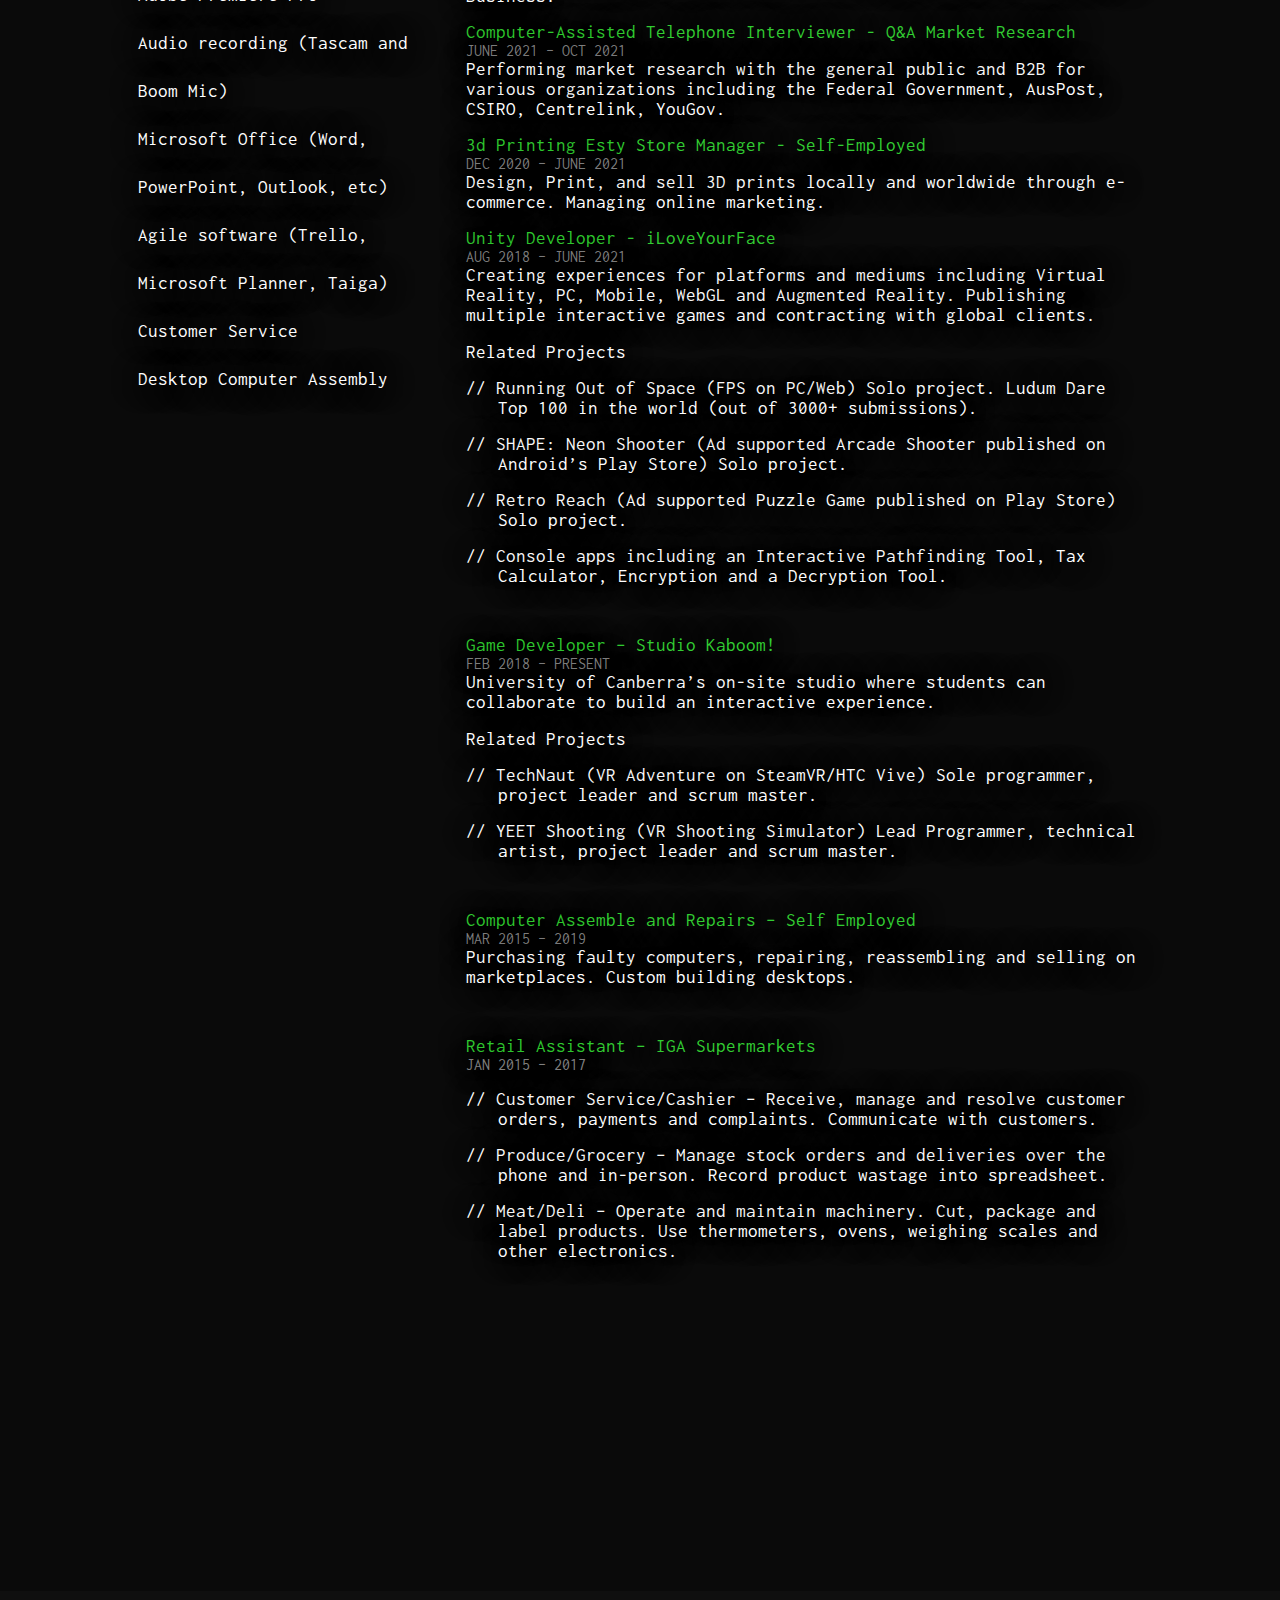
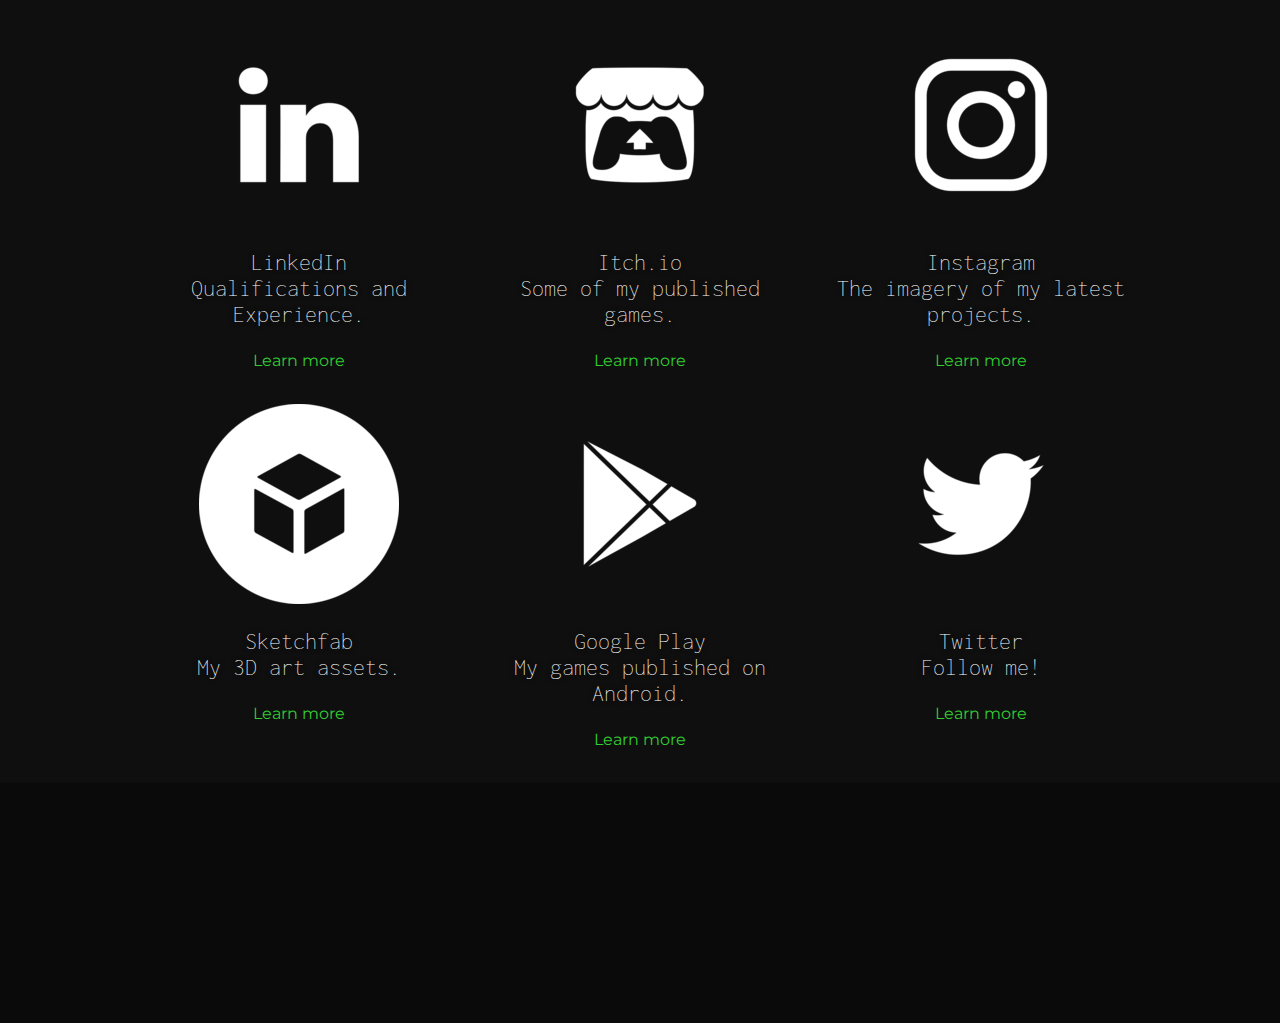
==== commit 8dfc8c2e: "Updated about info" ====
--- a/About.html
+++ b/About.html
@@ -37,7 +37,7 @@
             <div class="insideplxp">
                 <div class="textChanging">ABOUT</div>
                 <hr class="new1">
-                <h3>/* Published several games as a team and individually, primarily working as a programmer and game designer, also delving into other roles. Experience developing for multiple platforms including Mobile, PC, VR, and Web. Graduate of the Bachelor of Games and Interactive Design at University of Canberra. */</h3>
+                <h3>/* Self-driven 3D artist/designer having published several games as a team and individually, primarily working as a programmer and game designer, also delving into other roles. Experience developing for multiple platforms including Mobile, PC, VR, and Web. Graduate of the Bachelor of Games and Interactive Design at University of Canberra. */</h3>
             </div>
         </div>
     </div>
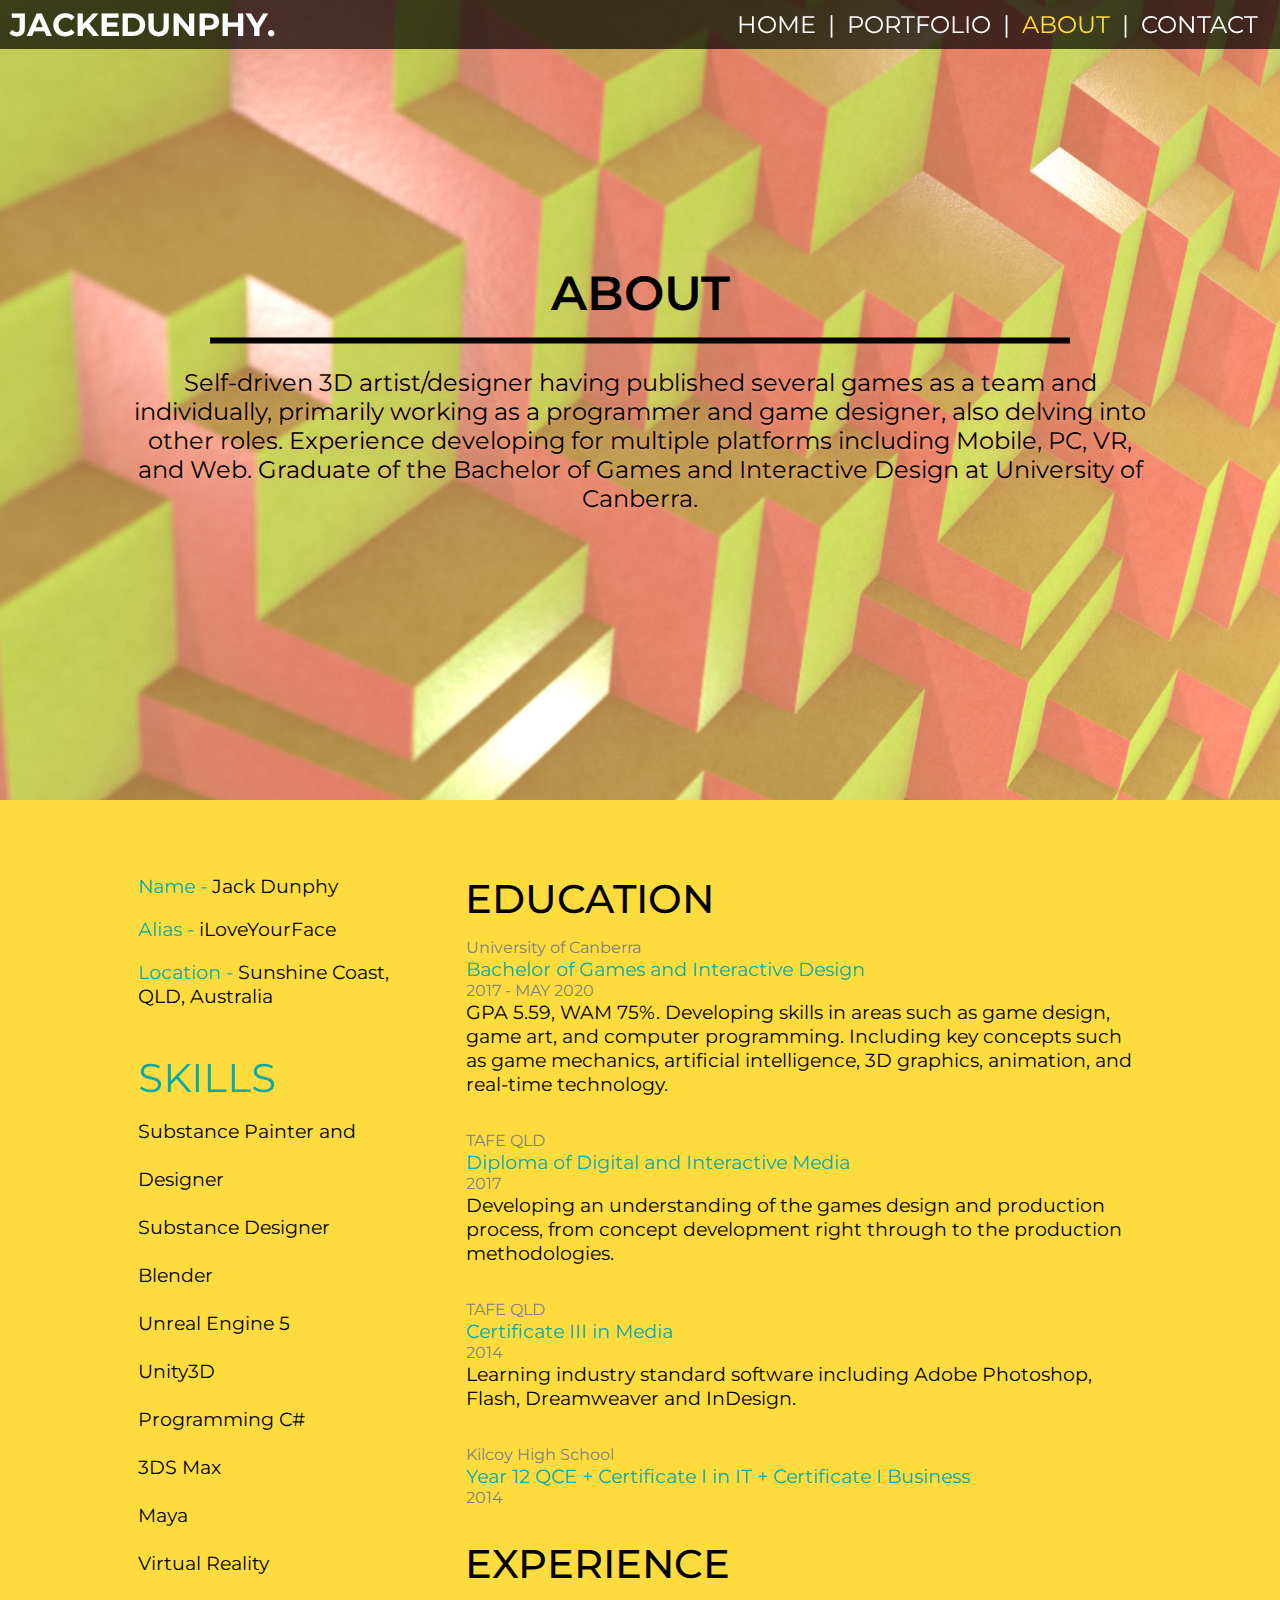
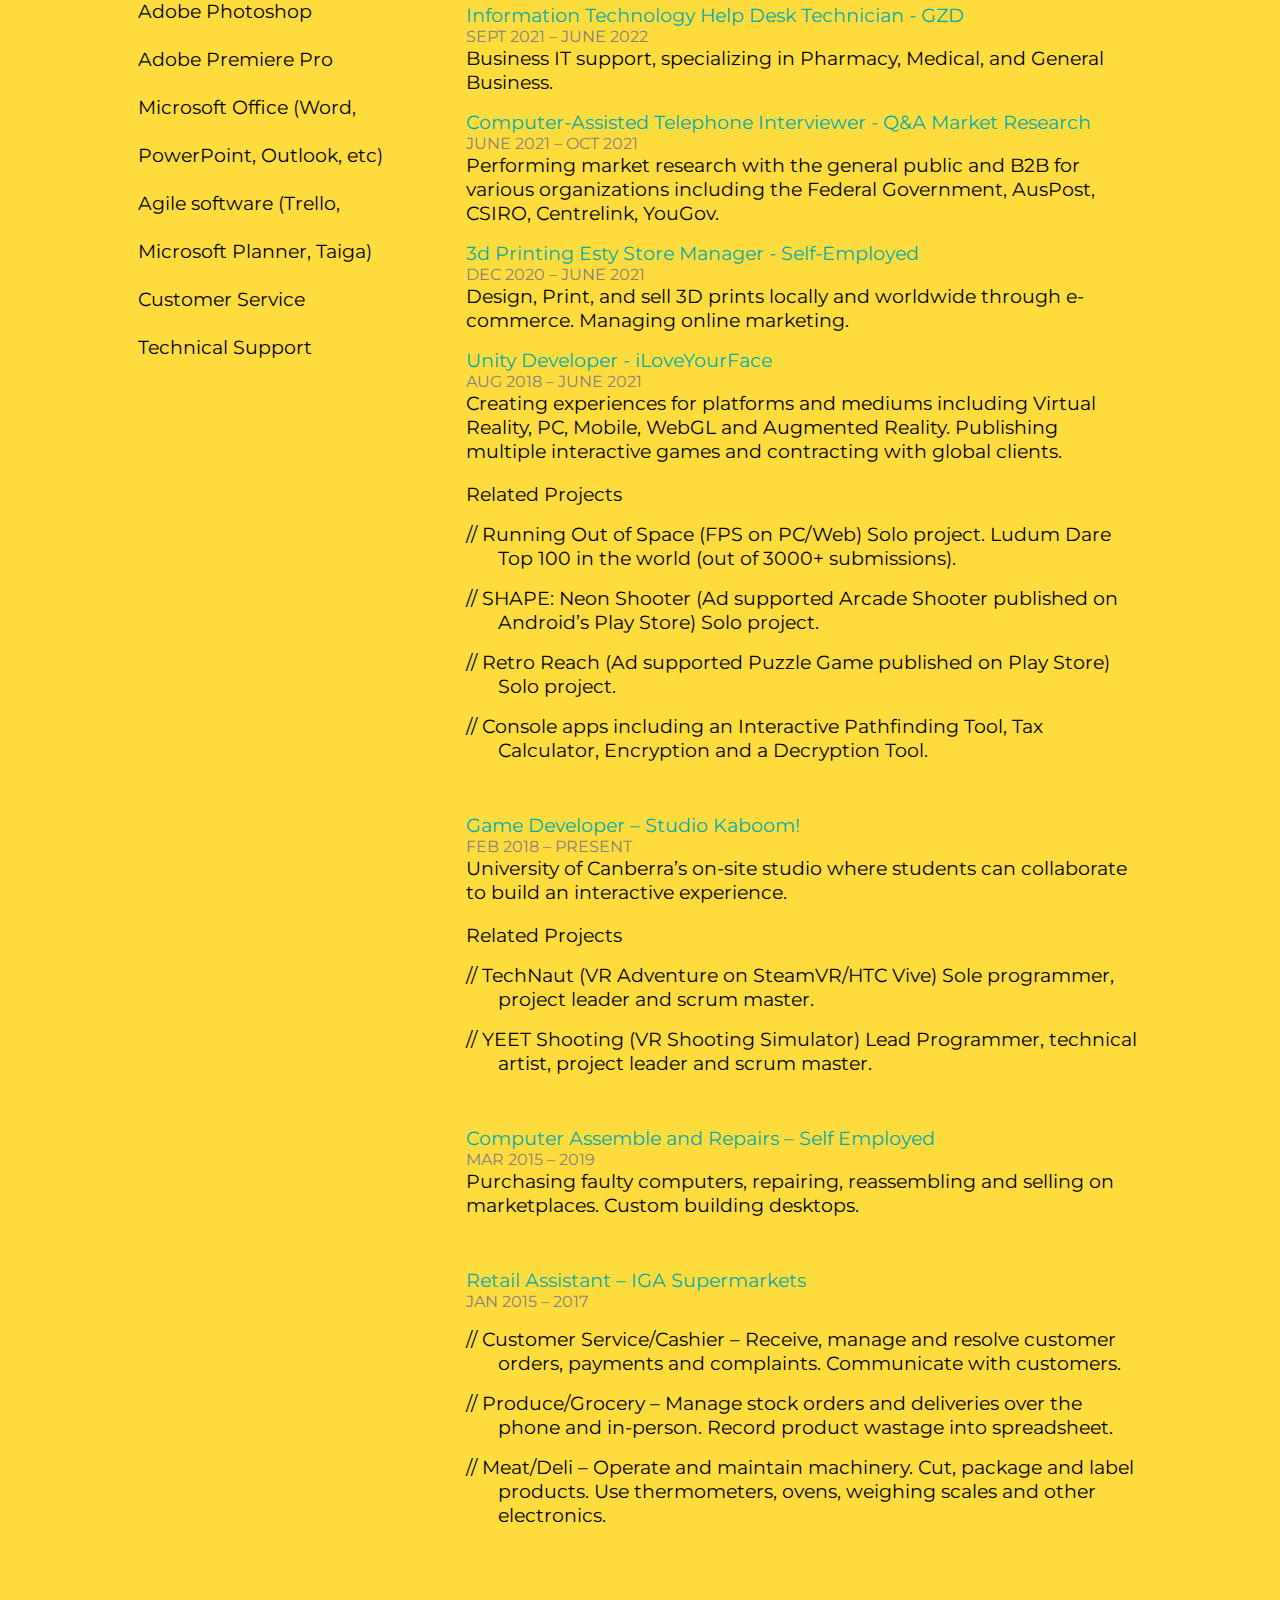
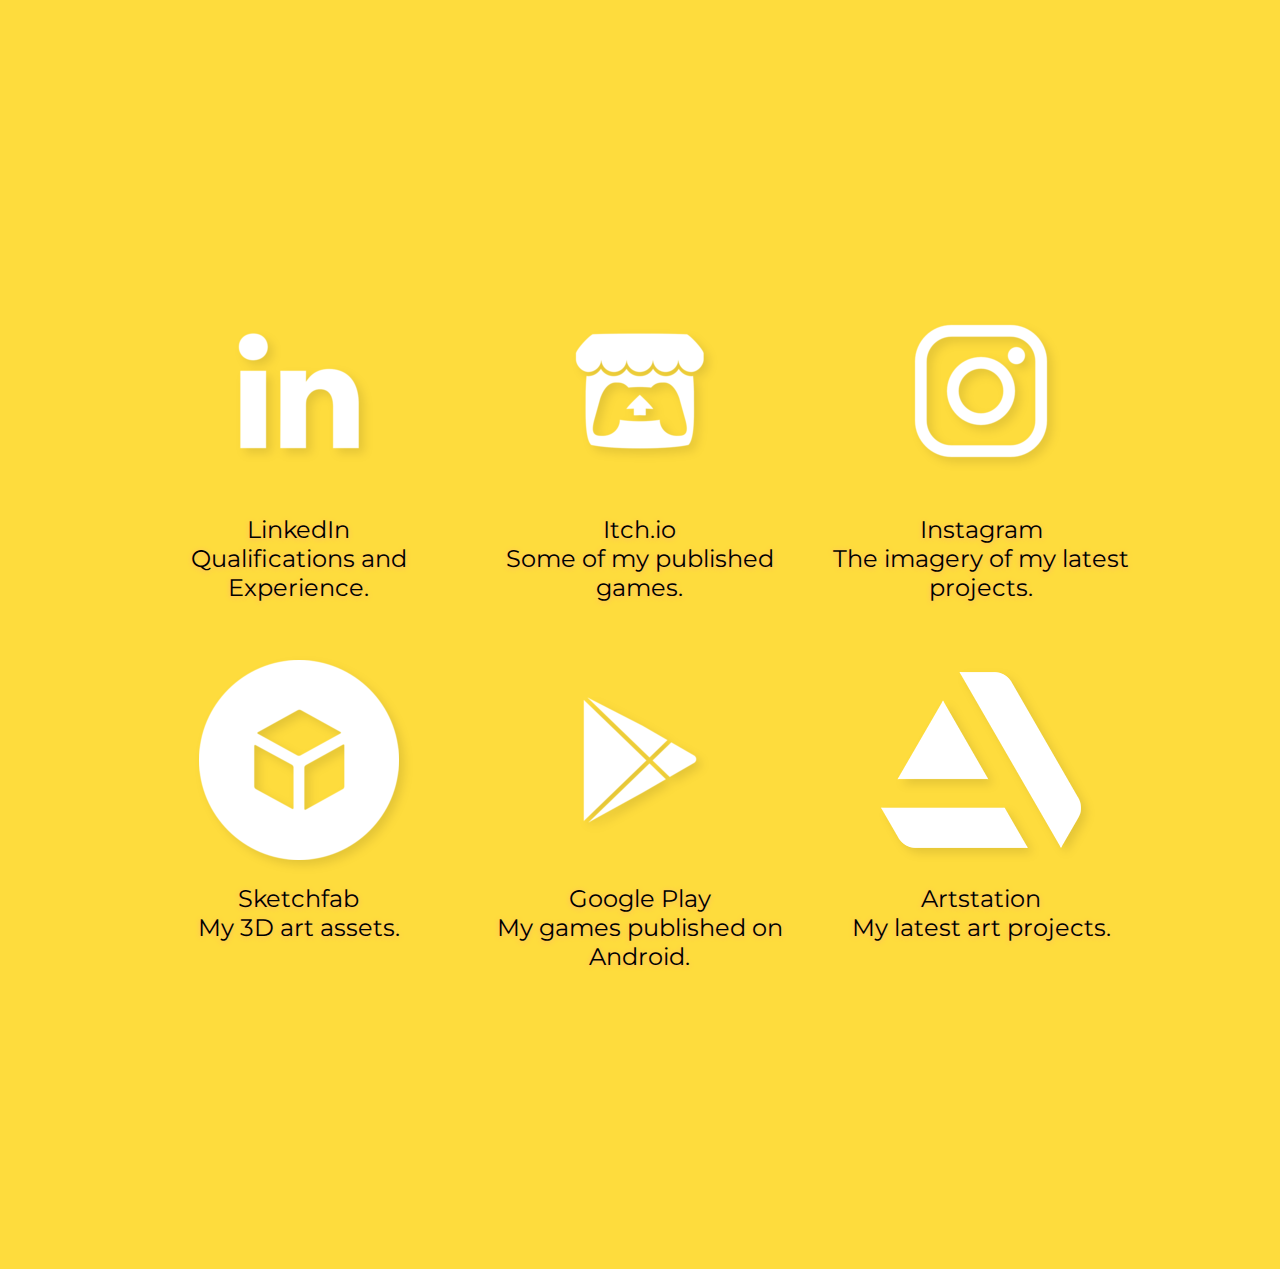
==== commit 88925a20: "V2" ====
--- a/About.html
+++ b/About.html
@@ -37,7 +37,7 @@
             <div class="insideplxp">
                 <div class="textChanging">ABOUT</div>
                 <hr class="new1">
-                <h3>/* Self-driven 3D artist/designer having published several games as a team and individually, primarily working as a programmer and game designer, also delving into other roles. Experience developing for multiple platforms including Mobile, PC, VR, and Web. Graduate of the Bachelor of Games and Interactive Design at University of Canberra. */</h3>
+                <h3>Self-driven 3D artist/designer having published several games as a team and individually, primarily working as a programmer and game designer, also delving into other roles. Experience developing for multiple platforms including Mobile, PC, VR, and Web. Graduate of the Bachelor of Games and Interactive Design at University of Canberra.</h3>
             </div>
         </div>
     </div>
@@ -46,29 +46,31 @@
         <div class="resume-column resume-left">
             <div>
                 <p style="margin: 0; font-size: 1.2em">
-                    <span style="color: limegreen">Name</span> _Jack Dunphy;
+                    <span style="color: rgb(1, 171, 170)">Name -</span> Jack Dunphy
                 </p>
                 <p style="font-size: 1.2em">
-                    <span style="color: limegreen">Alias</span> _iLoveYourFace;
+                    <span style="color: rgb(1, 171, 170)">Alias -</span> iLoveYourFace
                 </p>
                 <p style="margin-top: .2em; font-size: 1.2em">
-                    <span style="color: limegreen">Location</span> _Sunshine Coast_Australia;
+                    <span style="color: rgb(1, 171, 170)">Location -</span> Sunshine Coast, QLD, Australia
                 </p>
                 <h2 style="font-weight: 400; line-height: 50%"><br>
-                    <span style="color: limegreen"><br>SKILLS</span>
+                    <span style="color: rgb(1, 171, 170)"><br>SKILLS</span>
                 </h2>
 
                 <p style="line-height: 250%; font-size: 1.2em">
                     Substance Painter and Designer
                     <br>
+                    Substance Designer
+                    <br>
                     Blender
                     <br>
                     Unreal Engine 5
                     <br>
+                    Unity3D
+                    <br>
                     Programming C#
                     <br>
-                    Unity3D
-                    <br>
                     3DS Max
                     <br>
                     Maya
@@ -78,8 +80,6 @@
                     Adobe Photoshop
                     <br>
                     Adobe Premiere Pro
-                    <br>
-                    Audio recording (Tascam and Boom Mic)
                     <br>
                     Microsoft Office (Word, PowerPoint, Outlook, etc)
                     <br>
@@ -88,7 +88,7 @@
                     <br>
                     Customer Service
                     <br>
-                    Desktop Computer Assembly
+                    Technical Support
                 </p>
             </div>
         </div>
@@ -104,7 +104,7 @@
                     <span style="color: gray">University of Canberra</span>
                     <br>
 
-                    <span style="color: limegreen; font-size: 1.2em;">Bachelor of Games and Interactive Design</span>
+                    <span style="color: rgb(1, 171, 170); font-size: 1.2em;">Bachelor of Games and Interactive Design</span>
                     <br>
                     <span style="color: gray">2017 - MAY 2020</span>
                     <br>
@@ -114,7 +114,7 @@
                 <p>
                     <span style="color: gray"><br>TAFE QLD</span>
                     <br>
-                    <span style="color: limegreen; font-size: 1.2em;">Diploma of Digital and Interactive Media</span>
+                    <span style="color: rgb(1, 171, 170); font-size: 1.2em;">Diploma of Digital and Interactive Media</span>
                     <br>
                     <span style="color: gray">2017</span>
                     <br>
@@ -124,7 +124,7 @@
 
                 <p>
                     <span style="color: gray"><br>TAFE QLD<br></span>
-                    <span style="color: limegreen; font-size: 1.2em;">Certificate III in Media</span>
+                    <span style="color: rgb(1, 171, 170); font-size: 1.2em;">Certificate III in Media</span>
                     <br>
                     <span style="color: gray">2014</span>
                     <br>
@@ -134,13 +134,13 @@
                 <p>
                     <span style="color: gray"><br>Kilcoy High School</span>
                     <br>
-                    <span style="color: limegreen; font-size: 1.2em;">Year 12 QCE + Certificate I in IT + Certificate I Business</span>
+                    <span style="color: rgb(1, 171, 170); font-size: 1.2em;">Year 12 QCE + Certificate I in IT + Certificate I Business</span>
                     <br>
                     <span style="color: gray">2014</span>
                 </p>
-                
+
                 <p style="line-height: 0"><br></p>
-                
+
             </div>
 
             <div class="trapezoid">
@@ -150,31 +150,31 @@
             <div style="margin-left: 3%">
 
                 <p>
-                    <span style="color: limegreen; font-size: 1.2em;">Information Technology Help Desk Technician - GZD</span>
-                    <br>
-                    <span style="color: gray">SEPT 2021 – PRESENT</span>
+                    <span style="color: rgb(1, 171, 170); font-size: 1.2em;">Information Technology Help Desk Technician - GZD</span>
+                    <br>
+                    <span style="color: gray">SEPT 2021 – JUNE 2022</span>
                     <br>
                     <span style="font-size: 1.2em">Business IT support, specializing in Pharmacy, Medical, and General Business.</span>
                 </p>
-                
-                <p>
-                    <span style="color: limegreen; font-size: 1.2em;">Computer-Assisted Telephone Interviewer - Q&A Market Research</span>
+
+                <p>
+                    <span style="color: rgb(1, 171, 170); font-size: 1.2em;">Computer-Assisted Telephone Interviewer - Q&A Market Research</span>
                     <br>
                     <span style="color: gray">JUNE 2021 – OCT 2021</span>
                     <br>
                     <span style="font-size: 1.2em">Performing market research with the general public and B2B for various organizations including the Federal Government, AusPost, CSIRO, Centrelink, YouGov. </span>
                 </p>
-                
-                <p>
-                    <span style="color: limegreen; font-size: 1.2em;">3d Printing Esty Store Manager - Self-Employed</span>
+
+                <p>
+                    <span style="color: rgb(1, 171, 170); font-size: 1.2em;">3d Printing Esty Store Manager - Self-Employed</span>
                     <br>
                     <span style="color: gray">DEC 2020 – JUNE 2021</span>
                     <br>
                     <span style="font-size: 1.2em">Design, Print, and sell 3D prints locally and worldwide through e-commerce. Managing online marketing.</span>
                 </p>
-                
-                <p>
-                    <span style="color: limegreen; font-size: 1.2em;">Unity Developer - iLoveYourFace</span>
+
+                <p>
+                    <span style="color: rgb(1, 171, 170); font-size: 1.2em;">Unity Developer - iLoveYourFace</span>
                     <br>
                     <span style="color: gray">AUG 2018 – JUNE 2021</span>
                     <br>
@@ -206,7 +206,7 @@
 
                 <p><br></p>
                 <p>
-                    <span style="color: limegreen; font-size: 1.2em;">Game Developer – Studio Kaboom!</span>
+                    <span style="color: rgb(1, 171, 170); font-size: 1.2em;">Game Developer – Studio Kaboom!</span>
                     <br>
                     <span style="color: gray">FEB 2018 – PRESENT</span>
                     <br>
@@ -229,7 +229,7 @@
 
                 <p><br></p>
                 <p>
-                    <span style="color: limegreen; font-size: 1.2em;">Computer Assemble and Repairs – Self Employed </span>
+                    <span style="color: rgb(1, 171, 170); font-size: 1.2em;">Computer Assemble and Repairs – Self Employed </span>
                     <br>
                     <span style="color: gray">MAR 2015 – 2019</span>
                     <br>
@@ -239,7 +239,7 @@
 
                 <p><br></p>
                 <p>
-                    <span style="color: limegreen; font-size: 1.2em;">Retail Assistant – IGA Supermarkets</span>
+                    <span style="color: rgb(1, 171, 170); font-size: 1.2em;">Retail Assistant – IGA Supermarkets</span>
                     <br>
                     <span style="color: gray">JAN 2015 – 2017</span>
                 </p>
@@ -271,44 +271,56 @@
     <div class="section1">
         <div class="grid-container sideMargin">
             <div class="grid-item  topMargin">
-                <img src="Images/LinkedIn-logo.png" class="imgLogo" alt="LinkedIn logo">
+                <a href="https://www.linkedin.com/in/jackedunphy/">
+                    <img src="Images/LinkedIn-logo.png" class="imgLogo" alt="LinkedIn logo">
+                </a>
                 <h3>LinkedIn <br>
                     Qualifications and Experience.</h3>
-                <div class="textAlignCentre"><a href="https://www.linkedin.com/in/jackedunphy/">Learn more</a></div>
+                <!--                <div class="textAlignCentre"><a href="https://www.linkedin.com/in/jackedunphy/">Learn more</a></div>-->
 
             </div>
             <div class="grid-item  topMargin">
-                <img src="Images/Itch-logo.png" class="imgLogo" alt="Itch.io logo">
+                <a href="https://iloveyourface.itch.io/">
+                    <img src="Images/Itch-logo.png" class="imgLogo" alt="Itch.io logo">
+                </a>
                 <h3>Itch.io <br>
                     Some of my published games.</h3>
-                <div class="textAlignCentre"><a href="https://iloveyourface.itch.io/">Learn more</a></div>
+                <!--                <div class="textAlignCentre"><a href="https://iloveyourface.itch.io/">Learn more</a></div>-->
             </div>
             <div class="grid-item  topMargin">
-                <img src="Images/Insta-logo.png" class="imgLogo" alt="Instagram logo">
+                <a href="https://www.instagram.com/jackedunphy">
+                    <img src="Images/Insta-logo.png" class="imgLogo" alt="Instagram logo">
+                </a>
                 <h3>Instagram <br>
                     The imagery of my latest projects.</h3>
-                <div class="textAlignCentre"><a href="https://www.instagram.com/jackedunphy">Learn more</a></div>
+                <!--                <div class="textAlignCentre"><a href="https://www.instagram.com/jackedunphy">Learn more</a></div>-->
             </div>
         </div>
 
         <div class="grid-container sideMargin">
             <div class="grid-item  bottomMargin  topMargin">
-                <img src="Images/Sketchfab-logo2.png" class="imgLogo" alt="Sketchfab logo">
+                <a href="https://play.google.com/store/apps/developer?id=iLoveYourFace&hl=en_US">
+                    <img src="Images/Sketchfab-logo2.png" class="imgLogo" alt="Sketchfab logo">
+                </a>
                 <h3>Sketchfab <br>
                     My 3D art assets.</h3>
-                <div class="textAlignCentre"><a href="https://sketchfab.com/iLoveYourFace">Learn more</a></div>
+                <!--                <div class="textAlignCentre"><a href="https://sketchfab.com/iLoveYourFace">Learn more</a></div>-->
             </div>
             <div class="grid-item  bottomMargin topMargin ">
-                <img src="Images/Play-Logo.png" class="imgLogo" alt="Google Play logo">
+                <a href="https://play.google.com/store/apps/developer?id=iLoveYourFace&hl=en_US">
+                    <img src="Images/Play-Logo.png" class="imgLogo" alt="Google Play logo">
+                </a>
                 <h3>Google Play <br>
                     My games published on Android.</h3>
-                <div class="textAlignCentre"><a href="https://play.google.com/store/apps/developer?id=iLoveYourFace&hl=en_US">Learn more</a></div>
+                <!--                <div class="textAlignCentre"><a href="https://play.google.com/store/apps/developer?id=iLoveYourFace&hl=en_US">Learn more</a></div>-->
             </div>
             <div class="grid-item  bottomMargin topMargin ">
-                <img src="Images/Twitter-logo.png" class="imgLogo" alt="Twitter Logo">
-                <h3>Twitter <br>
-                    Follow me!</h3>
-                <div class="textAlignCentre"><a href="https://twitter.com/jackedunphy">Learn more</a></div>
+                <a href="https://www.artstation.com/iloveyourface">
+                    <img src="Images/Artstation-logo.png" class="imgLogo" alt="Artstation Logo">
+                </a>
+                <h3>Artstation<br>
+                    My latest art projects.</h3>
+                <!--                <div class="textAlignCentre"><a href="https://twitter.com/jackedunphy">Learn more</a></div>-->
             </div>
         </div>
     </div>
@@ -321,4 +333,6 @@
 
 
 
-</body></html>
+</body>
+
+</html>
--- a/main.css
+++ b/main.css
@@ -6,7 +6,7 @@
     margin: 0;
     font-family: 'Inconsolata', monospace;
     font-family: 'Montserrat', sans-serif;
-    background-color: rgb(10, 10, 10);
+    background-color: rgb(254, 220, 61);
     font-size: 100%;
     scroll-behavior: smooth;
 }
@@ -16,13 +16,14 @@
 }
 
 a:link {
-    color: limegreen;
+    color: gray;
     text-decoration: none;
 }
 
 a:hover {
     text-decoration: underline;
-    color: lawngreen;
+    color: yellow;
+    text-shadow: 1px 1px 5px black;
     animation: zoom 8s;
 }
 
@@ -53,10 +54,12 @@
     margin-left: auto;
     margin-right: auto;
     max-width: 100%;
+    filter: drop-shadow(5px 5px 5px rgba(1, 1, 1, .1));
 }
 
 hr.new1 {
-    border: 3px solid white;
+    border: 3px solid black;
+    /*    text-shadow: 0px 1px 5px rgba(0, 0, 0, 1);*/
     margin-left: 8%;
     margin-right: 8%;
     margin-top: 1em;
@@ -66,39 +69,48 @@
 
 .textChanging {
     font-family: 'Montserrat', sans-serif;
-    color: white;
+    color: black;
     font-size: 3em;
-    text-shadow: 0px 0px 5px black;
+    /*    text-shadow: 0px 0px 50px rgba(0, 0, 0, 1);*/
     width: 100%;
     text-align: center;
     float: none;
+    font-weight: 600;
 }
 
 h1 {
     font-family: 'Montserrat', sans-serif;
     font-size: 4em;
-    color: white;
-    text-shadow: 0px 0px 5px black;
-    font-weight: 400;
+    color: black;
     text-align: center;
     margin: 0;
+    font-weight: 600;
+    letter-spacing: .2em
 }
 
 h2 {
     font-family: 'Montserrat', sans-serif;
     font-size: 2.5em;
-    color: white;
+    color: black;
     font-weight: 500;
     margin: 0;
-
 }
 
 h3 {
-    font-family: 'Inconsolata', monospace;
+    font-family: 'Montserrat', sans-serif;
+    font-size: 1.5em;
+    color: black;
+    text-shadow: 0px 1px 5px rgba(254, 166, 128, .8);
+    font-weight: 400;
+    text-align: center;
+}
+
+h4 {
+    font-family: 'Montserrat', sans-serif;
     font-size: 1.5em;
     color: white;
-    text-shadow: 0px 0px 5px black;
-    font-weight: 100;
+    text-shadow: 0px 1px 5px rgba(0, 0, 0, .8);
+    font-weight: 400;
     text-align: center;
 }
 
@@ -108,18 +120,17 @@
 }
 
 p {
-    font-family: 'Inconsolata', monospace;
+    font-family: 'Montserrat', sans-serif;
     font-size: 1em;
-    color: white;
-    text-shadow: 1px 1px 30px black;
+    color: black;
 }
 
 green {
-    color: limegreen;
+    color: rgb(1, 171, 170);
 }
 
 gray {
-    color: gray;
+    color: rgb(254, 220, 61);
 }
 
 resume {
@@ -151,7 +162,7 @@
     background-position: center;
     background-repeat: no-repeat;
     background-size: cover;
-    background-image: url('Images/forest.png');
+    background-image: url('Images/Arrows.jpg');
     min-width: 100%;
 }
 
@@ -160,7 +171,7 @@
     background-position: center;
     background-repeat: no-repeat;
     background-size: cover;
-    background-image: url('Images/b2b.png');
+    background-image: url('Images/cubes.jpg');
     min-width: 100%;
 }
 
@@ -213,7 +224,7 @@
     background-position: center;
     background-repeat: no-repeat;
     background-size: cover;
-    background-image: url('Images/roogbggreendark.jpg');
+    background-image: url('Images/Cubes.jpg');
     min-width: 100%;
 }
 
@@ -226,10 +237,12 @@
   }*/
 
 #navbar {
-    background: linear-gradient(to bottom,
+    /*background: linear-gradient(to bottom,
             rgba(0, 0, 0, .9),
             rgba(0, 0, 0, .6),
             transparent);
+    */
+    background: rgba(0, 0, 0, .7);
     overflow: hidden;
     padding: 10px 10px;
     transition: 0.4s;
@@ -335,12 +348,12 @@
 
 #navbar a.active {
     background-color: transparent;
-    color: limegreen;
+    color: rgb(254, 220, 61);
 }
 
 #navbar a:hover {
     /*background-color: black;*/
-    color: lawngreen;
+    color: rgb(254, 166, 128);
 }
 
 
@@ -371,7 +384,7 @@
 
 /* Number text (1/3 etc) */
 .numbertext {
-    color: #f2f2f2;
+    color: white;
     font-size: 12px;
     padding: 8px 12px;
     position: absolute;
@@ -382,7 +395,7 @@
 .dot {}
 
 .active {
-    background-color: #717171;
+    background-color: gray;
 }
 
 /* Fading animation */
@@ -434,7 +447,22 @@
     height: 80%;
     width: 80%;
     position: absolute;
-    box-shadow: -10px 10px 20px rgba(0, 0, 0, 0.5);
+    box-shadow: 5px 5px 30px rgba(0, 0, 0, 0.5);
+    border-radius: 1em;
+}
+
+.video-responsive2 {
+    overflow: hidden;
+    padding-bottom: 56.25%;
+    position: relative;
+    height: 100px;
+}
+
+.video-responsive2 iframe {
+    height: 99%;
+    width: 100%;
+    position: absolute;
+    border-radius: 1em;
 }
 
 .gameplay {
@@ -444,11 +472,11 @@
 }
 
 .section1 {
-    background: rgb(15, 15, 15);
+    background: rgb(254, 220, 61);
 }
 
 .section2 {
-    background: rgb(5, 5, 5);
+    background: rgb(254, 220, 61);
 }
 
 
@@ -506,9 +534,6 @@
     padding: 0 4px;
     margin-left: 5%;
     margin-right: 5%;
-
-
-
 }
 
 /* Create four equal columns that sits next to each other */
@@ -522,6 +547,7 @@
 .column img {
     margin-top: 8px;
     vertical-align: middle;
+    border-radius: 1em;
 
 }
 
@@ -538,7 +564,6 @@
     .column {
         flex: 100%;
         max-width: 100%;
-
     }
 }
 
@@ -546,12 +571,13 @@
     font-family: 'Montserrat', sans-serif;
     z-index: 1;
     font-size: 2em;
-    color: white;
-    padding: .5em .5em;
+    font-weight: 500;
+    padding: .5em 0em;
     width: 100%;
     border: none;
-    background-color: rgba(1, 1, 1, .88);
-    color: white;
+    background-color: rgba(254, 220, 61, 1);
+    box-shadow: 5px 10px 25px rgba(1, 1, 1, .3);
+    color: black;
     border-radius: 8px;
     text-align: center;
     align-content: center;
@@ -560,13 +586,13 @@
 button:hover {
     cursor: pointer;
     animation: zoom 8s;
-    background-color: rgba(10, 10, 10, .98);
-    color: limegreen;
+    background-color: rgba(254, 166, 128, 1);
+    color: black;
 }
 
 button:focus {
     outline-color: rgba(0, 0, 0, 0);
-    background-color: rgba(25, 25, 25, 1);
+    background-color: rgba(200, 200, 200, 1);
 }
 
 @keyframes jellySmall {
@@ -593,7 +619,7 @@
 
     0%,
     100% {
-        transform: scale(1.1, 1.1);
+        transform: scale(1.05, 1.2);
     }
 }
 
@@ -622,7 +648,7 @@
     box-shadow: 0 1px 1px rgba(0, 0, 0, 0.1);
     resize: none;
     background-color: rgb(20, 20, 20);
-    border: 2px solid green;
+    border: 2px solid gray;
     color: white;
 }
 
@@ -639,7 +665,7 @@
     font-family: 'Montserrat', sans-serif;
     font-size: 2em;
     color: white;
-    background-color: green;
+    background-color: white;
     cursor: pointer;
     padding: 1em;
 }
@@ -691,7 +717,7 @@
 }
 
 .trapezoid {
-    border-bottom: 3em solid GREEN;
+    border-bottom: 3em solid rgb(254, 220, 61);
     border-right: 2.5em solid transparent;
     height: 0;
     width: 100%;
@@ -798,6 +824,7 @@
 
 img.game {
     max-width: 100%;
+    border-radius: 1em;
 }
 
 @media screen and (max-width: 1200px) {
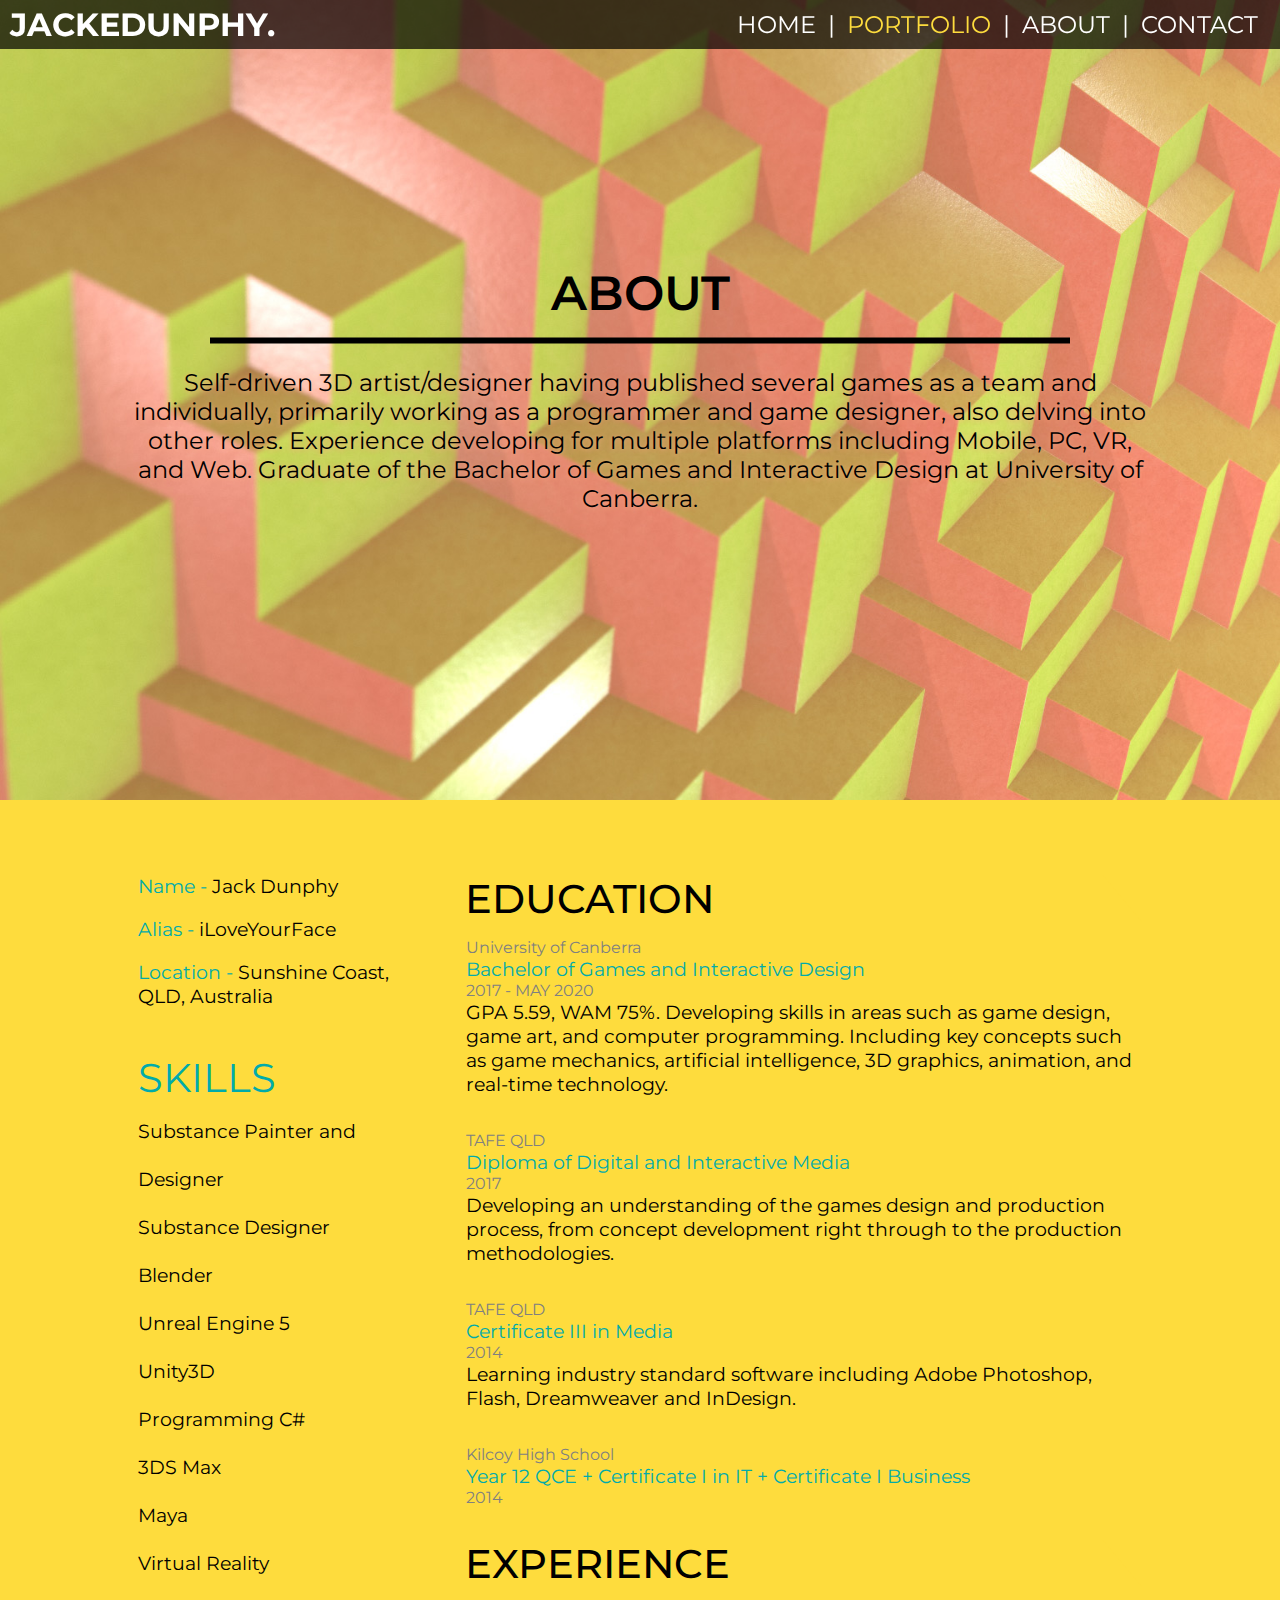
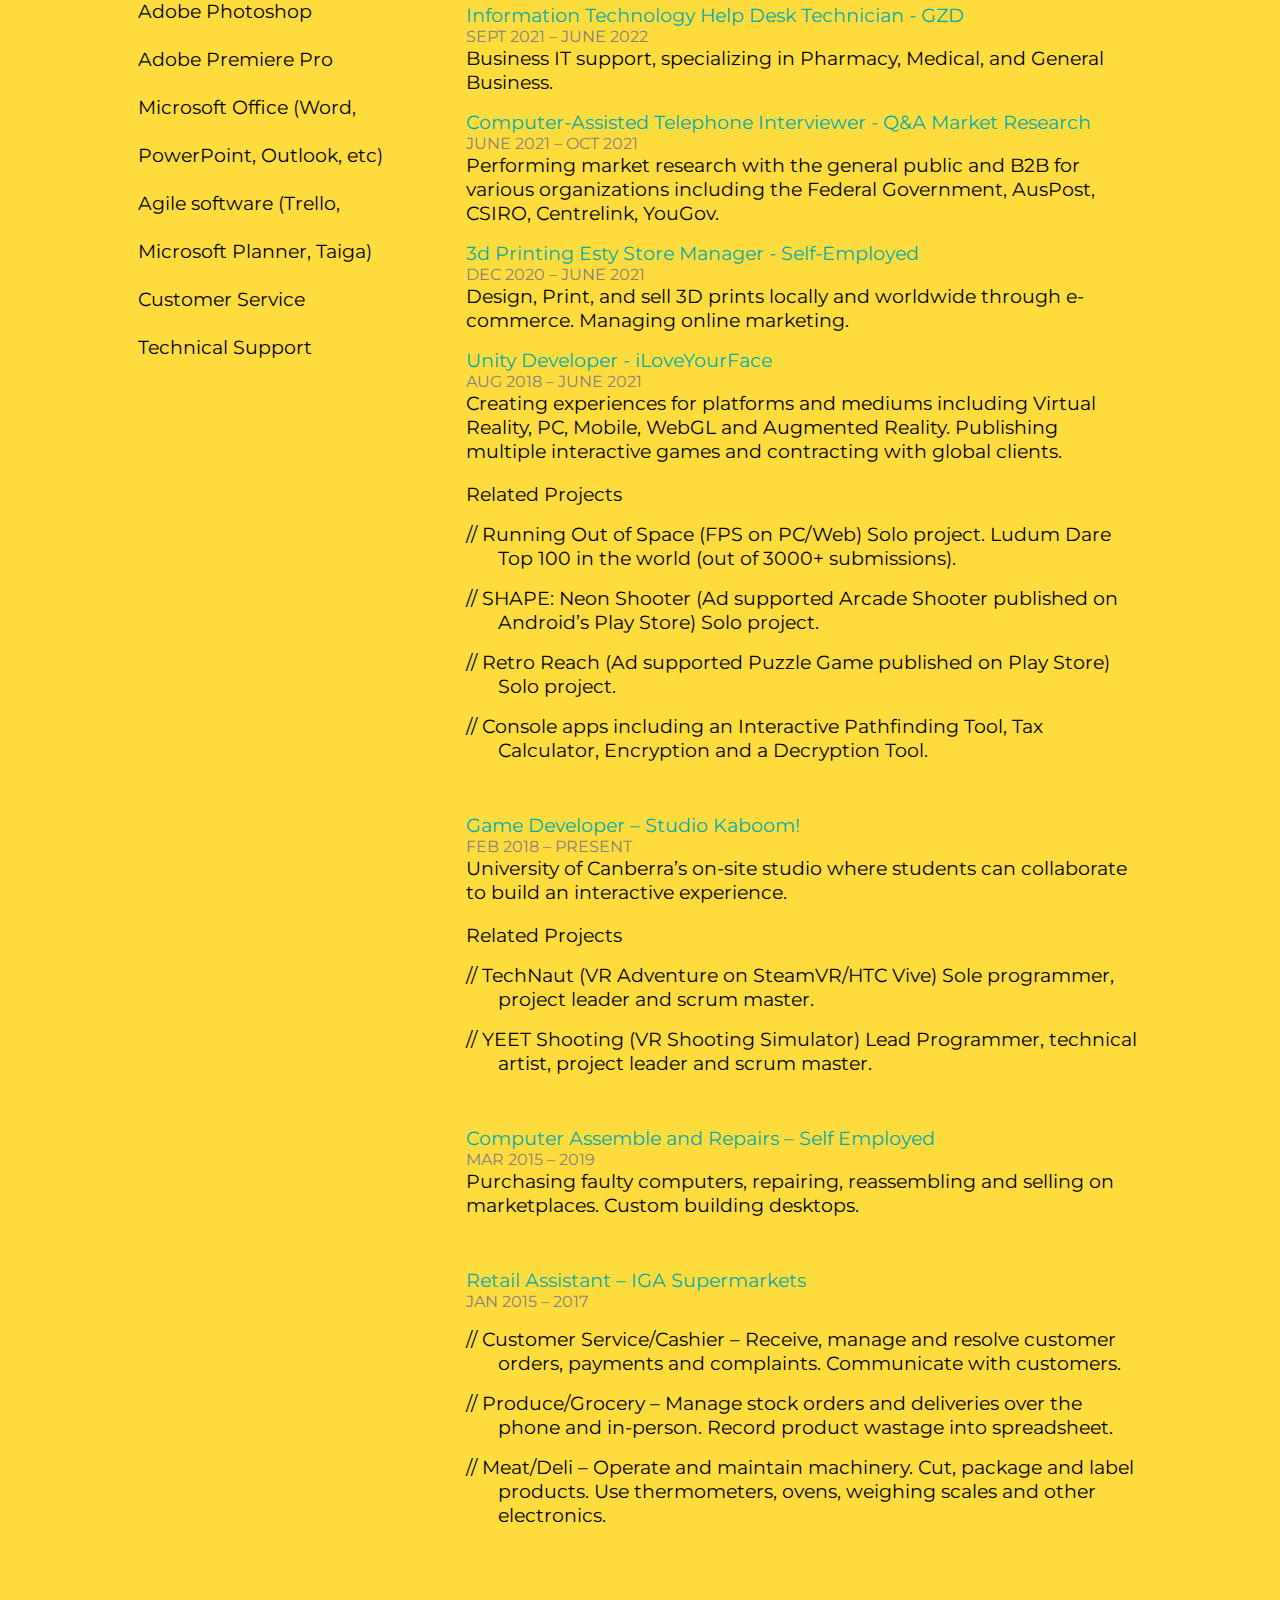
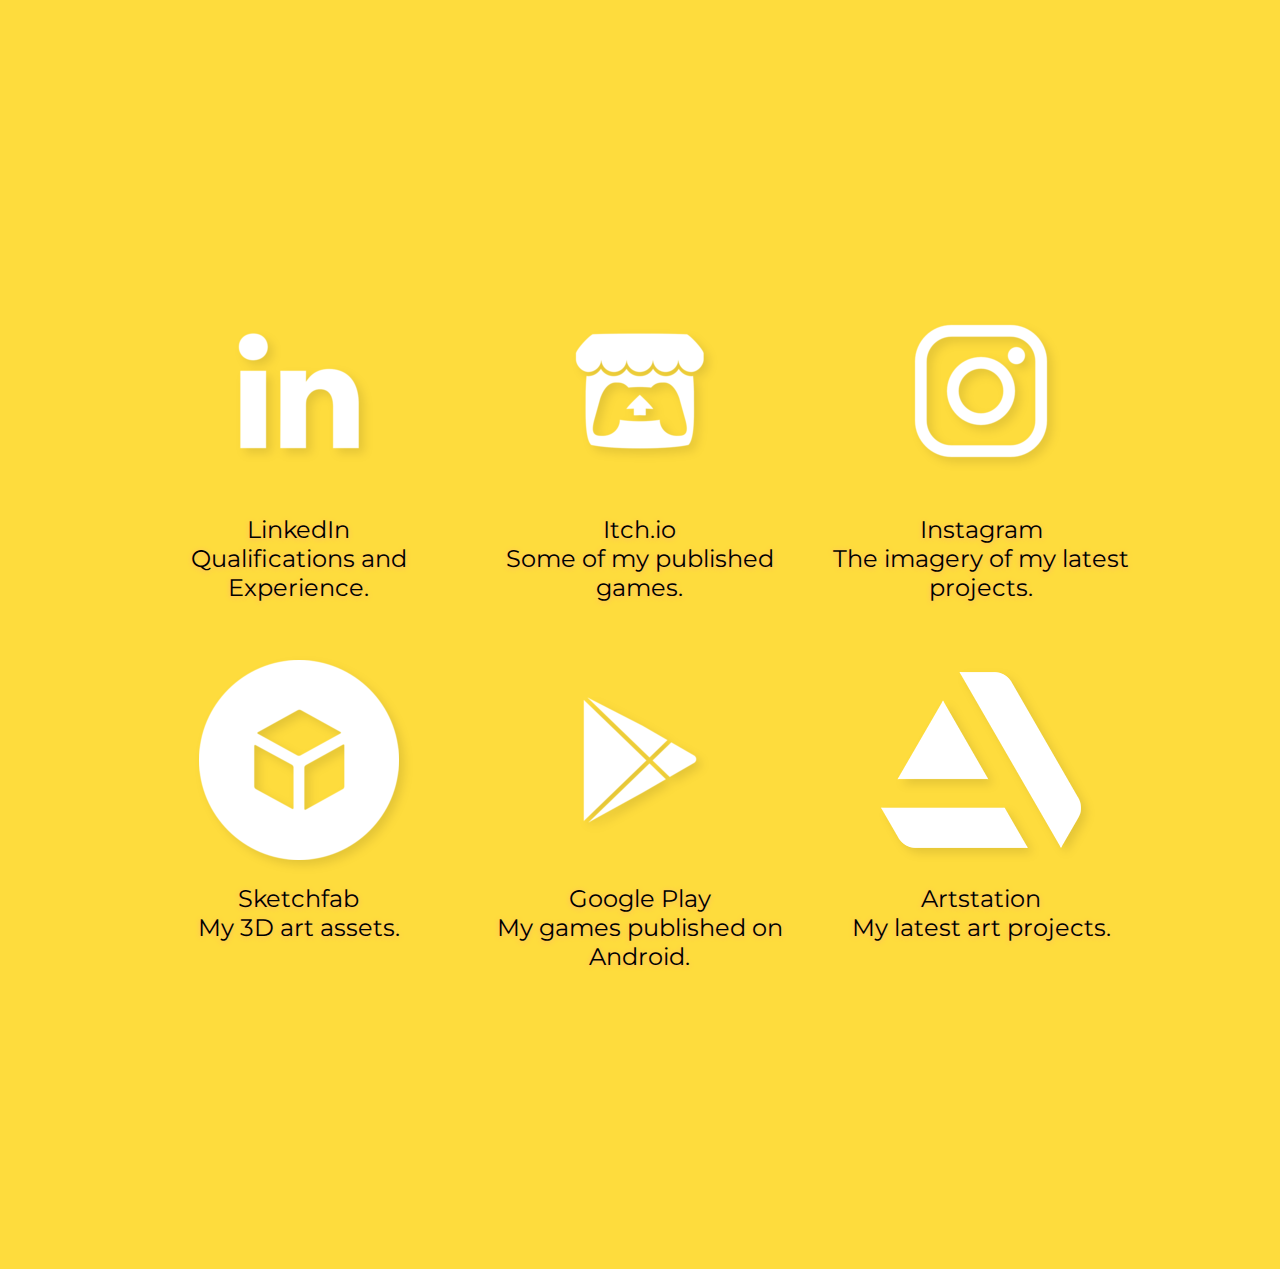
==== commit b2910286: "Navbar fix" ====
--- a/About.html
+++ b/About.html
@@ -17,16 +17,16 @@
             <a href="index.html" style="font-weight: 400">HOME</a>
             <a style="font-weight: 400">|</a>
             <div class="dropdown">
-                <a href="Portfolio.html" style="font-weight: 400">PORTFOLIO</a>
+                <a href="Portfolio.html" style="font-weight: 400" class="active">PORTFOLIO</a>
                 <div class="dropdown-content">
+                    <a style="font-weight: 400" href="Portfolio.html#3D">> 3D ART</a>
                     <a style="font-weight: 400" href="Portfolio.html#PLAYABLE">> PLAYABLE</a>
-                    <a style="font-weight: 400" href="Portfolio.html#PC">> DESKTOP</a>
-                    <a style="font-weight: 400" href="Portfolio.html#OTHER">> OTHER</a>
+                    <a style="font-weight: 400" href="Portfolio.html#DESIGN">> DESIGN</a>
                     <a style="font-weight: 400" href="Portfolio.html#RECENT">> RECENT</a>
                 </div>
             </div>
             <a style="font-weight: 400">|</a>
-            <a href="About.html" style="font-weight: 400" class="active">ABOUT </a>
+            <a href="About.html" style="font-weight: 400">ABOUT </a>
             <a style="font-weight: 400">|</a>
             <a href="contact.html" style="font-weight: 400">CONTACT</a>
         </div>
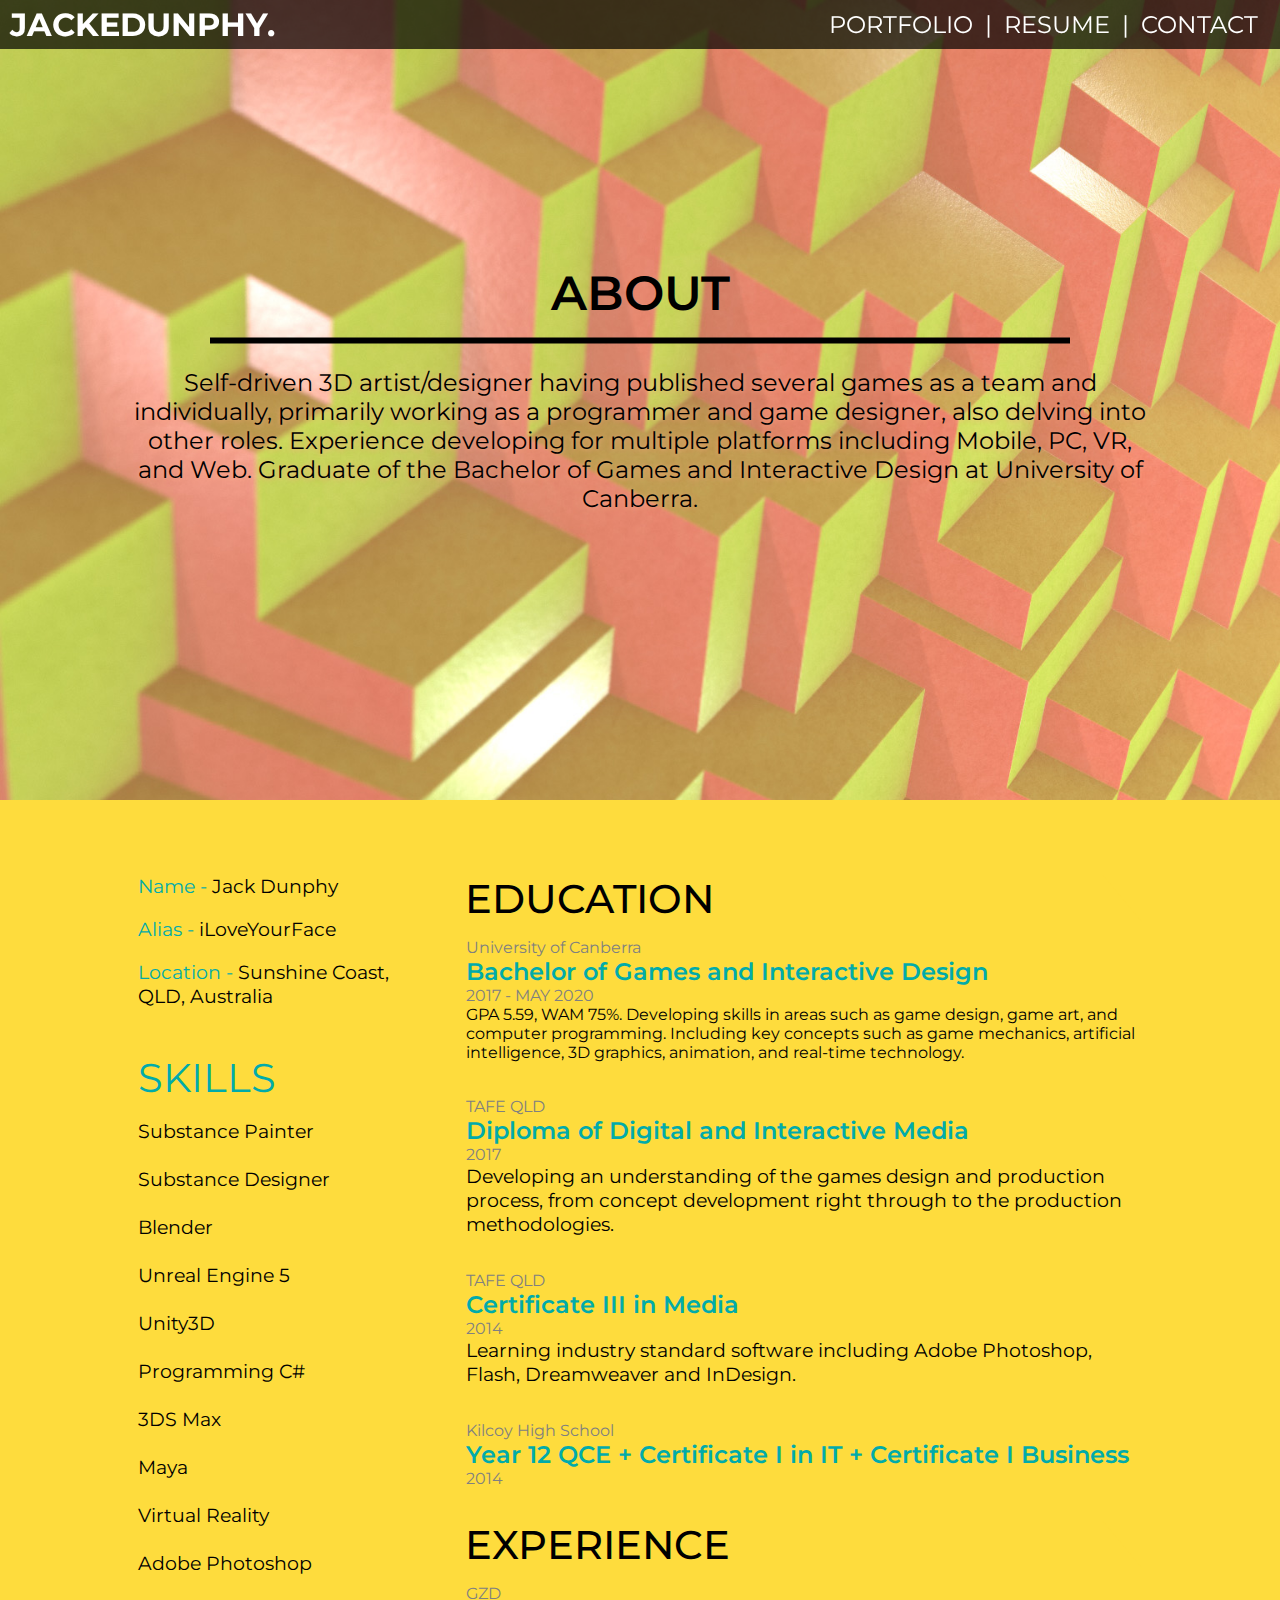
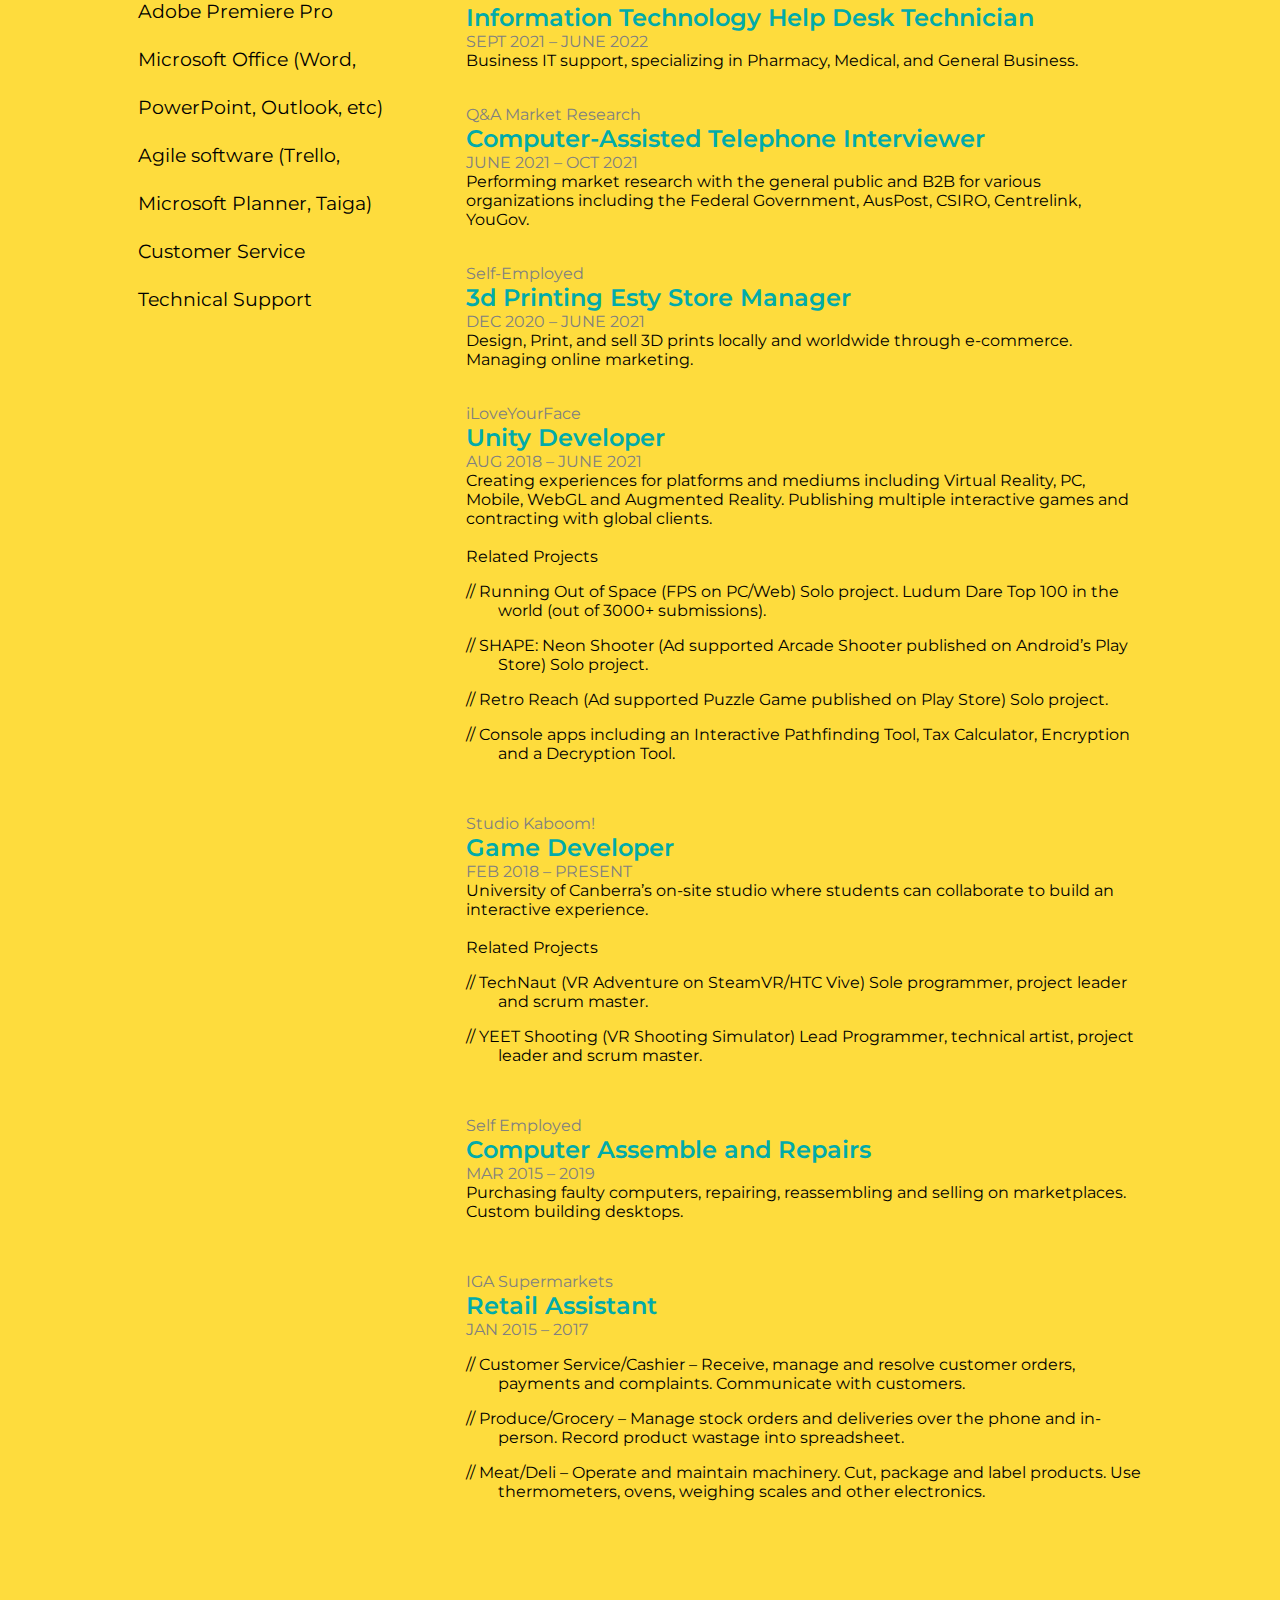
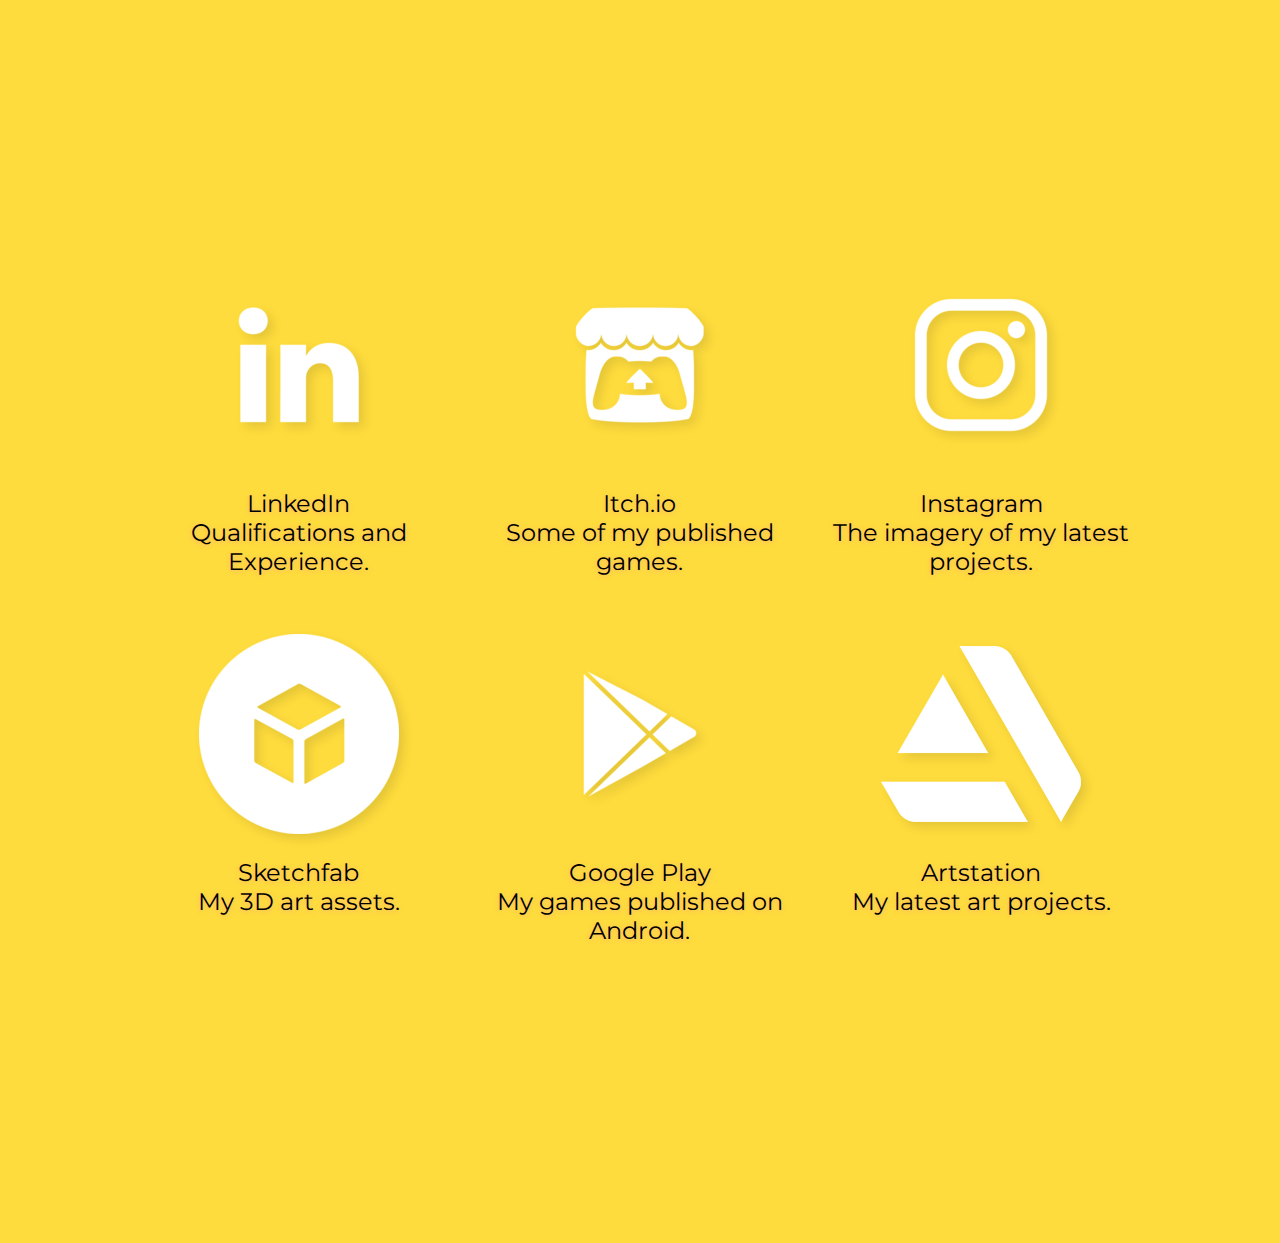
==== commit 76b7ada1: "Updated according to Hannah Crosby's advice" ====
--- a/About.html
+++ b/About.html
@@ -2,35 +2,24 @@
 <html lang="en">
 
 <head>
+
     <link rel="stylesheet" href="main.css">
     <script src="navbar.js"></script>
     <meta name="viewport" content="width=device-width, initial-scale=1, minimum-scale=1" />
     <meta charset="utf-8" />
-    <title>About</title>
+    <script src="https://code.jquery.com/jquery-3.6.0.min.js" integrity="sha256-/xUj+3OJU5yExlq6GSYGSHk7tPXikynS7ogEvDej/m4=" crossorigin="anonymous"></script>
+    <script>
+        $(function() {
+            $('#Header').load('Header.html')
+            $('#Socials').load('Socials.html')
+        });
+
+    </script>
+    <div id="Header"></div>
+    <title>RESUME</title>
 </head>
 
 <body>
-
-    <div id="navbar">
-        <a href="index.html" id="logo">JACKEDUNPHY.</a>
-        <div id="navbar-right">
-            <a href="index.html" style="font-weight: 400">HOME</a>
-            <a style="font-weight: 400">|</a>
-            <div class="dropdown">
-                <a href="Portfolio.html" style="font-weight: 400" class="active">PORTFOLIO</a>
-                <div class="dropdown-content">
-                    <a style="font-weight: 400" href="Portfolio.html#3D">> 3D ART</a>
-                    <a style="font-weight: 400" href="Portfolio.html#PLAYABLE">> PLAYABLE</a>
-                    <a style="font-weight: 400" href="Portfolio.html#DESIGN">> DESIGN</a>
-                    <a style="font-weight: 400" href="Portfolio.html#RECENT">> RECENT</a>
-                </div>
-            </div>
-            <a style="font-weight: 400">|</a>
-            <a href="About.html" style="font-weight: 400">ABOUT </a>
-            <a style="font-weight: 400">|</a>
-            <a href="contact.html" style="font-weight: 400">CONTACT</a>
-        </div>
-    </div>
 
     <div class="bgimg-7" id="home">
         <div class="insideplx">
@@ -59,7 +48,7 @@
                 </h2>
 
                 <p style="line-height: 250%; font-size: 1.2em">
-                    Substance Painter and Designer
+                    Substance Painter
                     <br>
                     Substance Designer
                     <br>
@@ -100,43 +89,43 @@
                 <h2 style="margin-left: 3%">EDUCATION</h2>
             </div>
             <div style="margin-left: 3%">
-                <p>
-                    <span style="color: gray">University of Canberra</span>
-                    <br>
-
-                    <span style="color: rgb(1, 171, 170); font-size: 1.2em;">Bachelor of Games and Interactive Design</span>
-                    <br>
-                    <span style="color: gray">2017 - MAY 2020</span>
-                    <br>
-                    <span style="font-size: 1.2em">GPA 5.59, WAM 75%. Developing skills in areas such as game design, game art, and computer programming. Including key concepts such as game mechanics, artificial intelligence, 3D graphics, animation, and real-time technology.</span>
-                </p>
-
-                <p>
-                    <span style="color: gray"><br>TAFE QLD</span>
-                    <br>
-                    <span style="color: rgb(1, 171, 170); font-size: 1.2em;">Diploma of Digital and Interactive Media</span>
-                    <br>
-                    <span style="color: gray">2017</span>
+
+                <p>
+                    <resumeSub><span>University of Canberra</span></resumeSub>
+                    <br>
+                    <resumeHead><span>Bachelor of Games and Interactive Design</span></resumeHead>
+                    <br>
+                    <resumeSub><span>2017 - MAY 2020</span></resumeSub>
+                    <br>
+                    <span>GPA 5.59, WAM 75%. Developing skills in areas such as game design, game art, and computer programming. Including key concepts such as game mechanics, artificial intelligence, 3D graphics, animation, and real-time technology.</span>
+                </p>
+
+                <p>
+                    <resumeSub><span><br>TAFE QLD</span></resumeSub>
+                    <br>
+                    <resumeHead><span>Diploma of Digital and Interactive Media</span></resumeHead>
+                    <br>
+                    <resumeSub><span style="color: gray">2017</span></resumeSub>
                     <br>
                     <span style="font-size: 1.2em">Developing an understanding of the games design and production process, from concept development right through to the production methodologies.</span>
                 </p>
 
 
                 <p>
-                    <span style="color: gray"><br>TAFE QLD<br></span>
-                    <span style="color: rgb(1, 171, 170); font-size: 1.2em;">Certificate III in Media</span>
-                    <br>
-                    <span style="color: gray">2014</span>
+                    <resumeSub><span><br>TAFE QLD<br></span></resumeSub>
+                    <resumeHead><span>Certificate III in Media</span></resumeHead>
+                    <br>
+                    <resumeSub><span>2014</span></resumeSub>
                     <br>
                     <span style="font-size: 1.2em">Learning industry standard software including Adobe Photoshop, Flash, Dreamweaver and InDesign.</span>
                 </p>
 
                 <p>
-                    <span style="color: gray"><br>Kilcoy High School</span>
-                    <br>
-                    <span style="color: rgb(1, 171, 170); font-size: 1.2em;">Year 12 QCE + Certificate I in IT + Certificate I Business</span>
-                    <br>
-                    <span style="color: gray">2014</span>
+                    <resumeSub><span><br>Kilcoy High School</span></resumeSub>
+                    <br>
+                    <resumeHead><span>Year 12 QCE + Certificate I in IT + Certificate I Business</span></resumeHead>
+                    <br>
+                    <resumeSub><span>2014</span></resumeSub>
                 </p>
 
                 <p style="line-height: 0"><br></p>
@@ -150,78 +139,91 @@
             <div style="margin-left: 3%">
 
                 <p>
-                    <span style="color: rgb(1, 171, 170); font-size: 1.2em;">Information Technology Help Desk Technician - GZD</span>
-                    <br>
-                    <span style="color: gray">SEPT 2021 – JUNE 2022</span>
-                    <br>
-                    <span style="font-size: 1.2em">Business IT support, specializing in Pharmacy, Medical, and General Business.</span>
-                </p>
-
-                <p>
-                    <span style="color: rgb(1, 171, 170); font-size: 1.2em;">Computer-Assisted Telephone Interviewer - Q&A Market Research</span>
-                    <br>
-                    <span style="color: gray">JUNE 2021 – OCT 2021</span>
-                    <br>
-                    <span style="font-size: 1.2em">Performing market research with the general public and B2B for various organizations including the Federal Government, AusPost, CSIRO, Centrelink, YouGov. </span>
-                </p>
-
-                <p>
-                    <span style="color: rgb(1, 171, 170); font-size: 1.2em;">3d Printing Esty Store Manager - Self-Employed</span>
-                    <br>
-                    <span style="color: gray">DEC 2020 – JUNE 2021</span>
-                    <br>
-                    <span style="font-size: 1.2em">Design, Print, and sell 3D prints locally and worldwide through e-commerce. Managing online marketing.</span>
-                </p>
-
-                <p>
-                    <span style="color: rgb(1, 171, 170); font-size: 1.2em;">Unity Developer - iLoveYourFace</span>
-                    <br>
-                    <span style="color: gray">AUG 2018 – JUNE 2021</span>
-                    <br>
-                    <span style="font-size: 1.2em">Creating experiences for platforms and mediums including Virtual Reality, PC, Mobile, WebGL and Augmented Reality. Publishing multiple interactive games and contracting with global clients. </span>
+                    <resumeSub><span>GZD</span></resumeSub>
+                    <br>
+                    <resumeHead><span>Information Technology Help Desk Technician</span></resumeHead>
+                    <br>
+                    <resumeSub><span>SEPT 2021 – JUNE 2022</span></resumeSub>
+                    <br>
+                    <span>Business IT support, specializing in Pharmacy, Medical, and General Business.</span>
+                </p>
+
+                <p>
+                    <br>
+                    <resumeSub><span>Q&A Market Research</span></resumeSub>
+                    <br>
+                    <resumeHead><span>Computer-Assisted Telephone Interviewer</span></resumeHead>
+                    <br>
+                    <resumeSub><span>JUNE 2021 – OCT 2021</span></resumeSub>
+                    <br>
+                    <span>Performing market research with the general public and B2B for various organizations including the Federal Government, AusPost, CSIRO, Centrelink, YouGov. </span>
+                </p>
+
+                <p>
+                    <br>
+                    <resumeSub><span>Self-Employed</span></resumeSub>
+                    <br>
+                    <resumeHead><span>3d Printing Esty Store Manager</span></resumeHead>
+                    <br>
+                    <resumeSub><span>DEC 2020 – JUNE 2021</span></resumeSub>
+                    <br>
+                    <span>Design, Print, and sell 3D prints locally and worldwide through e-commerce. Managing online marketing.</span>
+                </p>
+
+                <p>
+                    <br>
+                    <resumeSub><span>iLoveYourFace</span></resumeSub>
+                    <br>
+                    <resumeHead><span>Unity Developer</span></resumeHead>
+                    <br>
+                    <resumeSub><span>AUG 2018 – JUNE 2021</span></resumeSub>
+                    <br>
+                    <span>Creating experiences for platforms and mediums including Virtual Reality, PC, Mobile, WebGL and Augmented Reality. Publishing multiple interactive games and contracting with global clients. </span>
                     <br><br>
-                    <span style="font-size: 1.2em">Related Projects
-                    </span>
-                </p>
-                <p class="hang">
-                    <span style="font-size: 1.2em">
+                    <span>Related Projects
+                    </span>
+                </p>
+                <p class="hang">
+                    <span>
                         // Running Out of Space (FPS on PC/Web) Solo project. Ludum Dare Top 100 in the world (out of 3000+ submissions).
                     </span>
                 </p>
                 <p class="hang">
-                    <span style="font-size: 1.2em">
+                    <span>
                         // SHAPE: Neon Shooter (Ad supported Arcade Shooter published on Android’s Play Store) Solo project.
                     </span>
                 </p>
                 <p class="hang">
-                    <span style="font-size: 1.2em">
+                    <span>
                         // Retro Reach (Ad supported Puzzle Game published on Play Store) Solo project.
                     </span>
                 </p>
                 <p class="hang">
-                    <span style="font-size: 1.2em">
+                    <span>
                         // Console apps including an Interactive Pathfinding Tool, Tax Calculator, Encryption and a Decryption Tool.
                     </span>
                 </p>
 
                 <p><br></p>
                 <p>
-                    <span style="color: rgb(1, 171, 170); font-size: 1.2em;">Game Developer – Studio Kaboom!</span>
-                    <br>
-                    <span style="color: gray">FEB 2018 – PRESENT</span>
-                    <br>
-                    <span style="font-size: 1.2em">University of Canberra’s on-site studio where students can collaborate to build an interactive experience. </span>
+                    <resumeSub><span>Studio Kaboom!</span></resumeSub>
+                    <br>
+                    <resumeHead><span>Game Developer</span></resumeHead>
+                    <br>
+                    <resumeSub><span>FEB 2018 – PRESENT</span></resumeSub>
+                    <br>
+                    <span>University of Canberra’s on-site studio where students can collaborate to build an interactive experience. </span>
                     <br><br>
-                    <span style="font-size: 1.2em">Related Projects
-                    </span>
-                </p>
-                <p class="hang">
-                    <span style="font-size: 1.2em">
+                    <span>Related Projects
+                    </span>
+                </p>
+                <p class="hang">
+                    <span>
                         // TechNaut (VR Adventure on SteamVR/HTC Vive) Sole programmer, project leader and scrum master.
                     </span>
                 </p>
                 <p class="hang">
-                    <span style="font-size: 1.2em">
+                    <span>
                         // YEET Shooting (VR Shooting Simulator) Lead Programmer, technical artist, project leader and scrum master.
                     </span>
                 </p>
@@ -229,32 +231,36 @@
 
                 <p><br></p>
                 <p>
-                    <span style="color: rgb(1, 171, 170); font-size: 1.2em;">Computer Assemble and Repairs – Self Employed </span>
-                    <br>
-                    <span style="color: gray">MAR 2015 – 2019</span>
-                    <br>
-                    <span style="font-size: 1.2em">Purchasing faulty computers, repairing, reassembling and selling on marketplaces. Custom building desktops.</span>
+                    <resumeSub><span>Self Employed </span></resumeSub>
+                    <br>
+                    <resumeHead><span>Computer Assemble and Repairs</span></resumeHead>
+                    <br>
+                    <resumeSub><span>MAR 2015 – 2019</span></resumeSub>
+                    <br>
+                    <span>Purchasing faulty computers, repairing, reassembling and selling on marketplaces. Custom building desktops.</span>
                 </p>
 
 
                 <p><br></p>
                 <p>
-                    <span style="color: rgb(1, 171, 170); font-size: 1.2em;">Retail Assistant – IGA Supermarkets</span>
-                    <br>
-                    <span style="color: gray">JAN 2015 – 2017</span>
-                </p>
-                <p class="hang">
-                    <span style="font-size: 1.2em">
+                    <resumeSub><span>IGA Supermarkets</span></resumeSub>
+                    <br>
+                    <resumeHead><span>Retail Assistant</span></resumeHead>
+                    <br>
+                    <resumeSub><span>JAN 2015 – 2017</span></resumeSub>
+                </p>
+                <p class="hang">
+                    <span>
                         // Customer Service/Cashier – Receive, manage and resolve customer orders, payments and complaints. Communicate with customers.
                     </span>
                 </p>
                 <p class="hang">
-                    <span style="font-size: 1.2em">
+                    <span>
                         // Produce/Grocery – Manage stock orders and deliveries over the phone and in-person. Record product wastage into spreadsheet.
                     </span>
                 </p>
                 <p class="hang">
-                    <span style="font-size: 1.2em">
+                    <span>
                         // Meat/Deli – Operate and maintain machinery. Cut, package and label products. Use thermometers, ovens, weighing scales and other electronics.
                     </span>
                 </p>
@@ -268,62 +274,7 @@
         </div>
     </div>
 
-    <div class="section1">
-        <div class="grid-container sideMargin">
-            <div class="grid-item  topMargin">
-                <a href="https://www.linkedin.com/in/jackedunphy/">
-                    <img src="Images/LinkedIn-logo.png" class="imgLogo" alt="LinkedIn logo">
-                </a>
-                <h3>LinkedIn <br>
-                    Qualifications and Experience.</h3>
-                <!--                <div class="textAlignCentre"><a href="https://www.linkedin.com/in/jackedunphy/">Learn more</a></div>-->
-
-            </div>
-            <div class="grid-item  topMargin">
-                <a href="https://iloveyourface.itch.io/">
-                    <img src="Images/Itch-logo.png" class="imgLogo" alt="Itch.io logo">
-                </a>
-                <h3>Itch.io <br>
-                    Some of my published games.</h3>
-                <!--                <div class="textAlignCentre"><a href="https://iloveyourface.itch.io/">Learn more</a></div>-->
-            </div>
-            <div class="grid-item  topMargin">
-                <a href="https://www.instagram.com/jackedunphy">
-                    <img src="Images/Insta-logo.png" class="imgLogo" alt="Instagram logo">
-                </a>
-                <h3>Instagram <br>
-                    The imagery of my latest projects.</h3>
-                <!--                <div class="textAlignCentre"><a href="https://www.instagram.com/jackedunphy">Learn more</a></div>-->
-            </div>
-        </div>
-
-        <div class="grid-container sideMargin">
-            <div class="grid-item  bottomMargin  topMargin">
-                <a href="https://play.google.com/store/apps/developer?id=iLoveYourFace&hl=en_US">
-                    <img src="Images/Sketchfab-logo2.png" class="imgLogo" alt="Sketchfab logo">
-                </a>
-                <h3>Sketchfab <br>
-                    My 3D art assets.</h3>
-                <!--                <div class="textAlignCentre"><a href="https://sketchfab.com/iLoveYourFace">Learn more</a></div>-->
-            </div>
-            <div class="grid-item  bottomMargin topMargin ">
-                <a href="https://play.google.com/store/apps/developer?id=iLoveYourFace&hl=en_US">
-                    <img src="Images/Play-Logo.png" class="imgLogo" alt="Google Play logo">
-                </a>
-                <h3>Google Play <br>
-                    My games published on Android.</h3>
-                <!--                <div class="textAlignCentre"><a href="https://play.google.com/store/apps/developer?id=iLoveYourFace&hl=en_US">Learn more</a></div>-->
-            </div>
-            <div class="grid-item  bottomMargin topMargin ">
-                <a href="https://www.artstation.com/iloveyourface">
-                    <img src="Images/Artstation-logo.png" class="imgLogo" alt="Artstation Logo">
-                </a>
-                <h3>Artstation<br>
-                    My latest art projects.</h3>
-                <!--                <div class="textAlignCentre"><a href="https://twitter.com/jackedunphy">Learn more</a></div>-->
-            </div>
-        </div>
-    </div>
+    <div id="Socials"></div>
 
     <div class="bgimg-2">
         <div class="insideplx2">
--- a/main.css
+++ b/main.css
@@ -30,6 +30,7 @@
 a:visited {
     color: grey;
 }
+
 
 .topMargin {
     margin-top: 10%;
@@ -55,6 +56,12 @@
     margin-right: auto;
     max-width: 100%;
     filter: drop-shadow(5px 5px 5px rgba(1, 1, 1, .1));
+    transition: transform .2s;
+}
+
+.imgLogo:hover {
+    transform: scale(1.15);
+    filter: drop-shadow(5px 5px 9px rgba(1, 1, 1, .2));
 }
 
 hr.new1 {
@@ -112,6 +119,19 @@
     text-shadow: 0px 1px 5px rgba(0, 0, 0, .8);
     font-weight: 400;
     text-align: center;
+}
+
+resumeHead {
+    font-family: 'Montserrat', sans-serif;
+    font-size: 1.5em;
+    font-weight: 600;
+    color: rgb(1, 171, 170)
+}
+
+resumeSub {
+    font-family: 'Montserrat', sans-serif;
+    font-size: 1em;
+    color: gray;
 }
 
 .hang {
@@ -353,7 +373,7 @@
 
 #navbar a:hover {
     /*background-color: black;*/
-    color: rgb(254, 166, 128);
+    color: rgb(254, 220, 61);
 }
 
 
@@ -495,7 +515,7 @@
 
 .grid-container-portfolio-buttons {
     display: grid;
-    grid-template-columns: 25% 25% 25% 25%;
+    grid-template-columns: 33.33% 33.33% 33.33%;
     justify-content: center;
     max-width: 100%;
 }
@@ -581,13 +601,14 @@
     border-radius: 8px;
     text-align: center;
     align-content: center;
+    transition: transform .2s;
+
 }
 
 button:hover {
+    transform: scale(1.1);
     cursor: pointer;
-    animation: zoom 8s;
-    background-color: rgba(254, 166, 128, 1);
-    color: black;
+/*    background-color: rgba(254, 250, 100, 1);*/
 }
 
 button:focus {
@@ -777,7 +798,7 @@
 }
 
 .dropdown:hover {
-    height: 10em;
+    height: 7em;
 }
 
 .dropdown-content {
